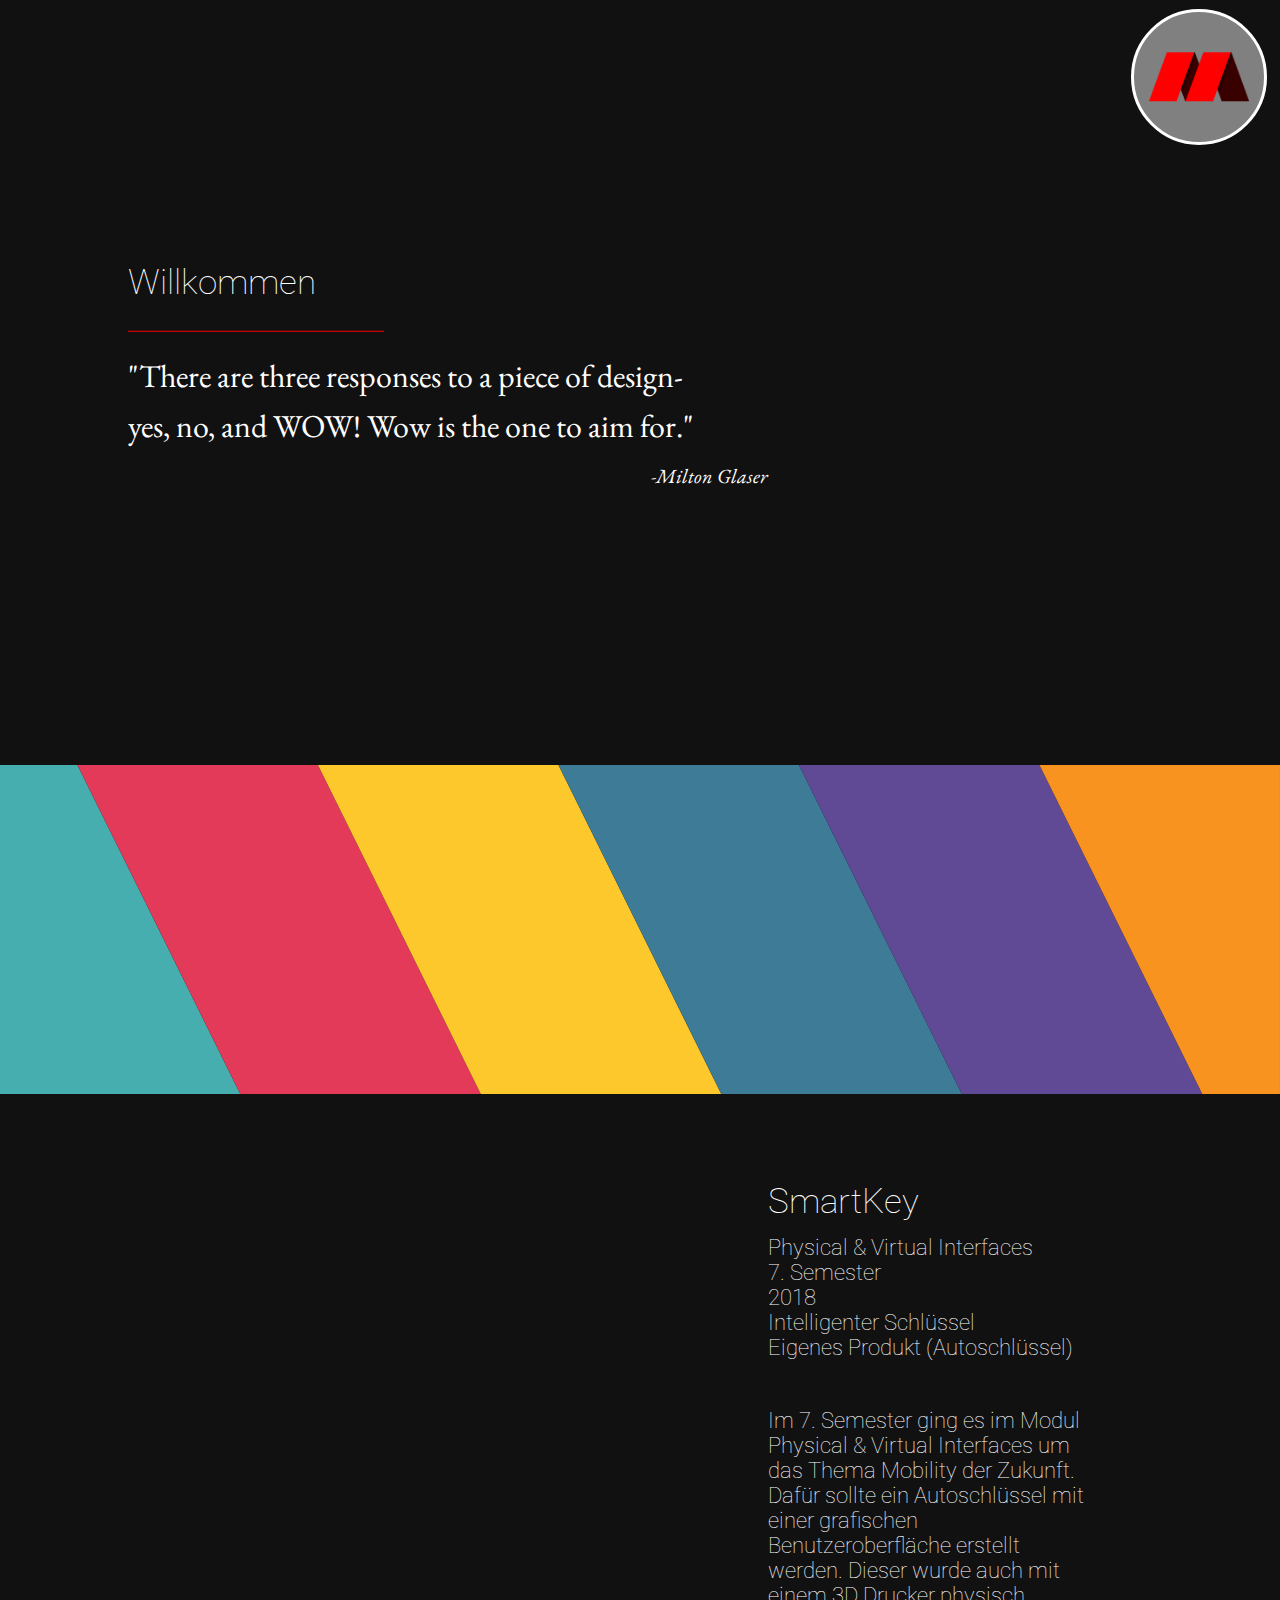
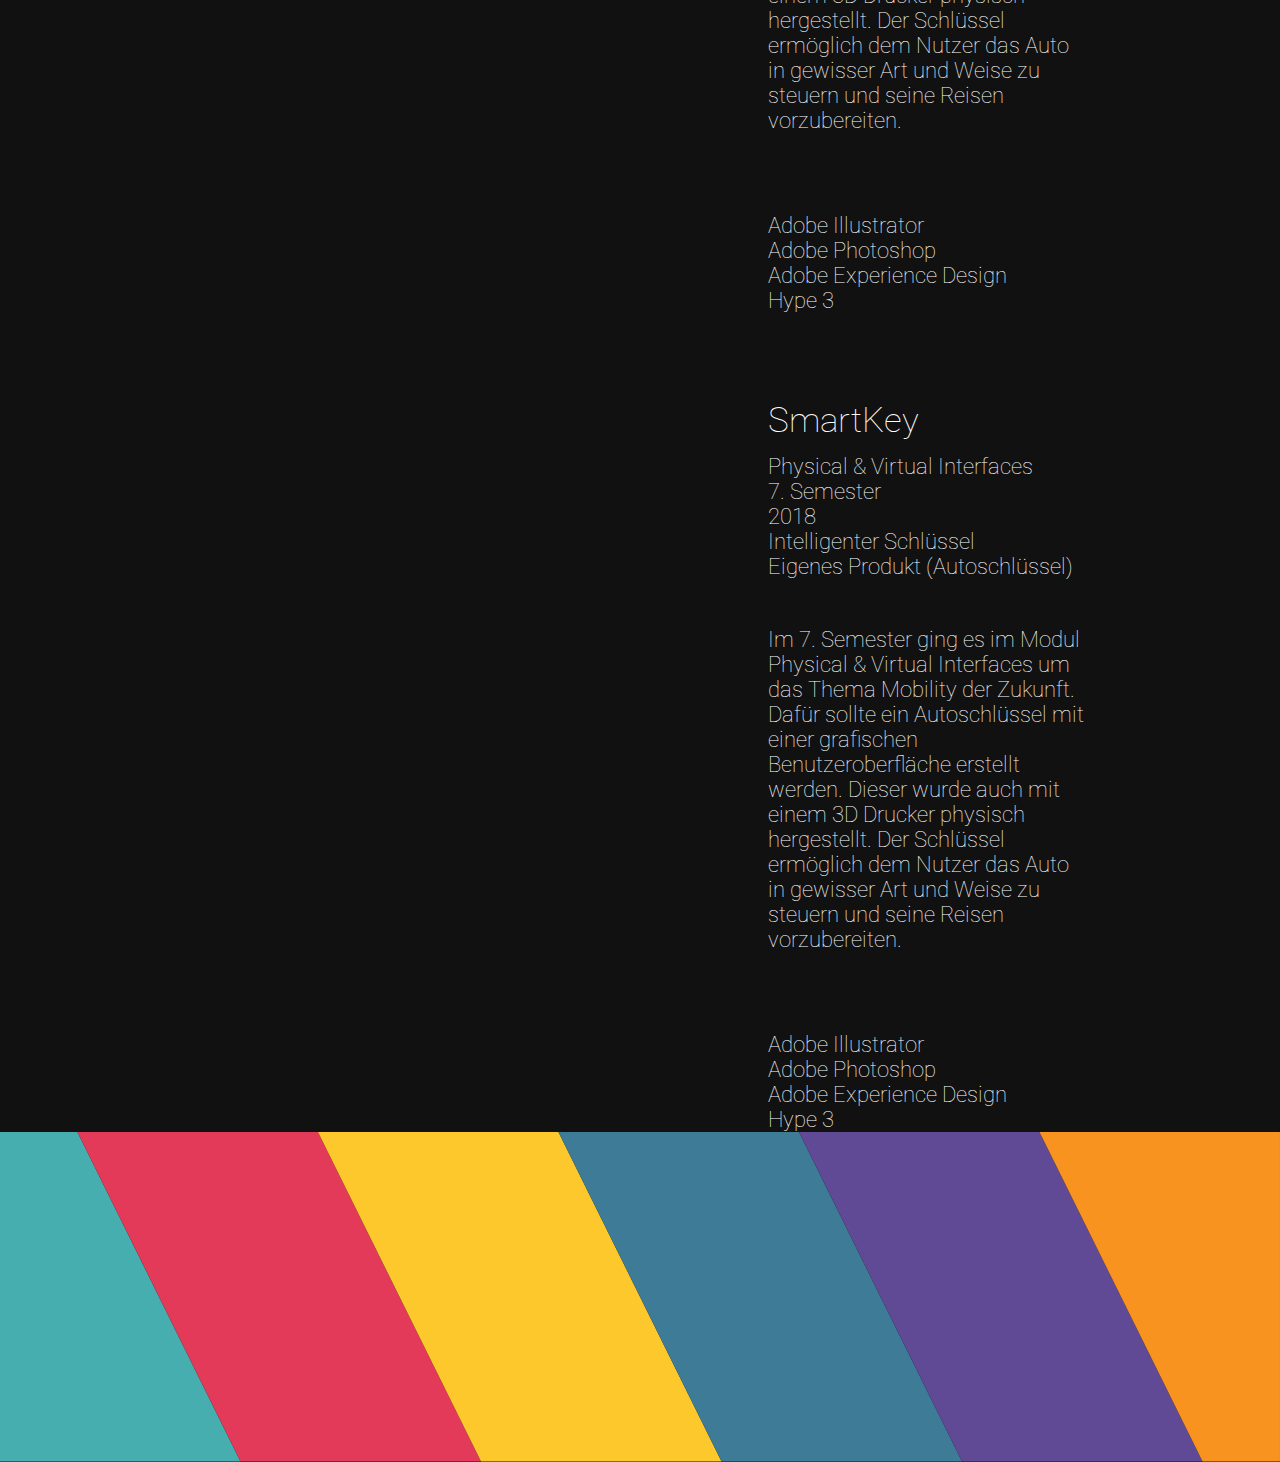
==== Moritzhunke.de/index.html @ 640081d4 "added 2. dummy + footer" ====
<!DOCTYPE html>

<html>

<head>
  <title>Moritz Hunke</title>
  <link rel="shortcut icon" type="image/.png" href="assets/favicon.png">
  <link href="style.css" rel="stylesheet">
  <script src="https://ajax.googleapis.com/ajax/libs/jquery/2.1.3/jquery.min.js"></script>
  <script src="script.js"></script>
  <meta charset="utf-8">
  <link href="https://fonts.googleapis.com/css?family=Roboto:100,300,400,400i" rel="stylesheet">
  <link href="https://fonts.googleapis.com/css?family=EB+Garamond:400,500,700" rel="stylesheet">
</head>

<body>
  <div class="content-wrapper">

    <div class="hero">
      <div class="backgroundLogo">
        <div class="logo">
          <img src="assets/logoPNG.png" alt="">
        </div>
      </div>
      <div class="header">
        <div class="text-wrapper">
          <h1>Willkommen</h1>
          <hr>
          <div class="quote">
            <h2>"There are three responses to a piece of design- <br> yes, no, and WOW! Wow is the one to aim for."<br><p>-Milton Glaser</p></h2>
          </div>
        </div>
      </div>
    </div>
    <div class="grafik-top">
      <svg xmlns="http://www.w3.org/2000/svg" viewBox="0 0 2107 542.34">
        <defs>
          <style>
            .cls-1{fill:#46aeaf;}
            .cls-2{fill:#f8931f;}
            .cls-3{fill:#e33a59;}
            .cls-4{fill:#fdc82c;}
            .cls-5{fill:#3e7b97;}
            .cls-6{fill:#604a95;}
          </style>
        </defs>
        <title>Element 2</title>
        <g id="Ebene_2" data-name="Ebene 2">
          <g id="Ebene_8" data-name="Ebene 8">
            <line class="cls-1" y1="542.34"/>
            <line class="cls-2" x1="2107" x2="2107" y2="542.34"/>
            <polygon class="cls-1" points="0 0 0 542.34 395.91 542.34 127.45 0 0 0"/>
            <polygon class="cls-3" points="127.45 0 395.91 542.34 791.82 542.34 523.36 0 127.45 0"/>
            <polygon class="cls-4" points="523.36 0 791.82 542.34 1187.73 542.34 919.27 0 523.36 0"/>
            <polygon class="cls-5" points="919.27 0 1187.73 542.34 1583.64 542.34 1315.18 0 919.27 0"/>
            <polygon class="cls-6" points="1315.18 0 1583.64 542.34 1979.55 542.34 1711.09 0 1315.18 0"/>
            <polygon class="cls-2" points="1711.09 0 1979.55 542.34 2107 542.34 2107 0 1711.09 0"/>
          </g>
        </g>
      </svg>
    </div>
    <div class="portfolio-wrapper">
      <div class="portfolio-content">
        <div class="content-wrapper-img">
          <img src="assets/AutoschlüsselAufnahme.gif" alt="">
        </div>
      </div>
      <div class="portfolio-text">
        <h1>SmartKey</h1>
        <br>
        <h3>Physical & Virtual Interfaces<br>7. Semester<br>2018<br>Intelligenter Schlüssel<br>Eigenes Produkt (Autoschlüssel)</h3>
        <br>
        <br>
        <br>
        <h3>Im 7. Semester ging es im Modul Physical & Virtual Interfaces um das Thema Mobility der Zukunft. Dafür sollte ein Autoschlüssel mit einer grafischen Benutzeroberfläche erstellt werden. Dieser wurde auch mit einem 3D Drucker physisch hergestellt. Der Schlüssel ermöglich dem Nutzer das Auto in gewisser Art und Weise zu steuern und seine Reisen vorzubereiten.</h3>
        <br>
        <br>
        <br>
        <br>
        <br>
        <h3>Adobe Illustrator<br>Adobe Photoshop<br>Adobe Experience Design<br>Hype 3</h3>
      </div>
    </div>
    <div class="portfolio-wrapper">
      <div class="portfolio-content">
        <div class="content-wrapper-img">
          <img src="assets/AutoschlüsselAufnahme.gif" alt="">
        </div>
      </div>
      <div class="portfolio-text">
        <h1>SmartKey</h1>
        <br>
        <h3>Physical & Virtual Interfaces<br>7. Semester<br>2018<br>Intelligenter Schlüssel<br>Eigenes Produkt (Autoschlüssel)</h3>
        <br>
        <br>
        <br>
        <h3>Im 7. Semester ging es im Modul Physical & Virtual Interfaces um das Thema Mobility der Zukunft. Dafür sollte ein Autoschlüssel mit einer grafischen Benutzeroberfläche erstellt werden. Dieser wurde auch mit einem 3D Drucker physisch hergestellt. Der Schlüssel ermöglich dem Nutzer das Auto in gewisser Art und Weise zu steuern und seine Reisen vorzubereiten.</h3>
        <br>
        <br>
        <br>
        <br>
        <br>
        <h3>Adobe Illustrator<br>Adobe Photoshop<br>Adobe Experience Design<br>Hype 3</h3>
      </div>
    </div>
    <div class="footer">
      <svg xmlns="http://www.w3.org/2000/svg" viewBox="0 0 2107 542.34">
        <defs>
          <style>
            .cls-1{fill:#46aeaf;}
            .cls-2{fill:#f8931f;}
            .cls-3{fill:#e33a59;}
            .cls-4{fill:#fdc82c;}
            .cls-5{fill:#3e7b97;}
            .cls-6{fill:#604a95;}
          </style>
        </defs>
        <title>Element 2</title>
        <g id="Ebene_2" data-name="Ebene 2">
          <g id="Ebene_8" data-name="Ebene 8">
            <line class="cls-1" y1="542.34"/>
            <line class="cls-2" x1="2107" x2="2107" y2="542.34"/>
            <polygon class="cls-1" points="0 0 0 542.34 395.91 542.34 127.45 0 0 0"/>
            <polygon class="cls-3" points="127.45 0 395.91 542.34 791.82 542.34 523.36 0 127.45 0"/>
            <polygon class="cls-4" points="523.36 0 791.82 542.34 1187.73 542.34 919.27 0 523.36 0"/>
            <polygon class="cls-5" points="919.27 0 1187.73 542.34 1583.64 542.34 1315.18 0 919.27 0"/>
            <polygon class="cls-6" points="1315.18 0 1583.64 542.34 1979.55 542.34 1711.09 0 1315.18 0"/>
            <polygon class="cls-2" points="1711.09 0 1979.55 542.34 2107 542.34 2107 0 1711.09 0"/>
          </g>
        </g>
      </svg>
    </div>
  </div>

</body>


</html>
---- Moritzhunke.de/style.css ----
html, body, div, span, applet, object, iframe,
h1, h2, h3, h4, h5, h6, p, blockquote, pre,
a, abbr, acronym, address, big, cite, code,
del, dfn, em, img, ins, kbd, q, s, samp,
small, strike, strong, sub, sup, tt, var,
b, u, i, center,
dl, dt, dd, ol, ul, li,
fieldset, form, label, legend,
table, caption, tbody, tfoot, thead, tr, th, td,
article, aside, canvas, details, embed,
figure, figcaption, footer, header, hgroup,
menu, nav, output, ruby, section, summary,
time, mark, audio, video {
	margin: 0;
	padding: 0;
	border: 0;
	font-size: 100%;
	font: inherit;
	vertical-align: baseline;
}
/* HTML5 display-role reset for older browsers */
article, aside, details, figcaption, figure,
footer, header, hgroup, menu, nav, section {
	display: block;
}
body {
	line-height: 1;
}
ol, ul {
	list-style: none;
}
blockquote, q {
	quotes: none;
}
blockquote:before, blockquote:after,
q:before, q:after {
	content: '';
	content: none;
}
table {
	border-collapse: collapse;
	border-spacing: 0;
}

/*============================================================
Global
=============================================================*/
html {
	overflow-x: hidden;
}
body {
  background-color: #111111;
}
/*============================================================
Media screen
=============================================================*/

/*============================================================
Header
=============================================================*/

.content-wrapper {

}

.hero {

}

.logo {
  width: 100px;
  height: 100px;
	z-index: 1000;
	position: absolute;
  top: 50%;
  left: 50%;
  margin-right: -50%;
  transform: translate(-50%, -50%)
}
.logo img {
	width: 100px;
	position: absolute;
	top: 50%;
	left: 50%;
	margin-right: -50%;
	transform: translate(-50%, -50%)
}
.backgroundLogo {
	position: relative;
	width: 130px;
	height: 130px;
	background-color: grey;
	border: 3px solid white;
	border-radius: 100%;
	margin:1vh 1vw 0 0;
	float: right;

}

.header {
  width: 100vw;
  height: 85vh;
  background-color: #111111;
}

.text-wrapper {
	width: 50vw;
  padding: 0 0 0 10vw;
  position: relative;
  top: 50%;
  -webkit-transform: translateY(-50%);
  -ms-transform: translateY(-50%);
  transform: translateY(-50%);
}

.quote {
  padding: 2vh 0 0 0;
}

hr {
  display: block;
  height: 1px;
  width: 20vw;
  border: 0;
  border-top: 1px solid red;
  margin: 3.5vh 0 0 0;
}

h1 {
  font-family: 'Roboto', sans-serif;
  color: white;
  font-weight: 100;
  font-size: 35px;
}

h2 {
  font-family: 'EB Garamond', serif;
  color: white;
  font-size: 32px;
	line-height: 50px;
}


h2 p {
  font-family: 'EB Garamond', serif;
  color: white;
  font-size: 20px;
  font-style: italic;
  text-align: right;
}

h3 {
	font-family: 'Roboto', sans-serif;
	color: white;
	font-weight: 100;
	font-size: 22px;
	line-height: 25px
}

svg {
	vertical-align: top;
}

/*============================================================
Kacheln
=============================================================*/

.grafik-top {

}

/*============================================================
Portfolio
=============================================================*/

.portfolio-wrapper {
	width: 100vw;
	overflow: hidden;
}

.portfolio-content {
	margin: 15vh 0 0 15vw;
	width: 40vw;
	float: left;
}

.content-wrapper-img {
	margin: 0 auto;
	width: 80%;
}

.content-wrapper-img img {
	width: 100%
}

.portfolio-text {
	width: 25vw;
	margin: 10vh 0 0 0;
	padding-left: 5vw;
	overflow: hidden;
}


































































































blbablba
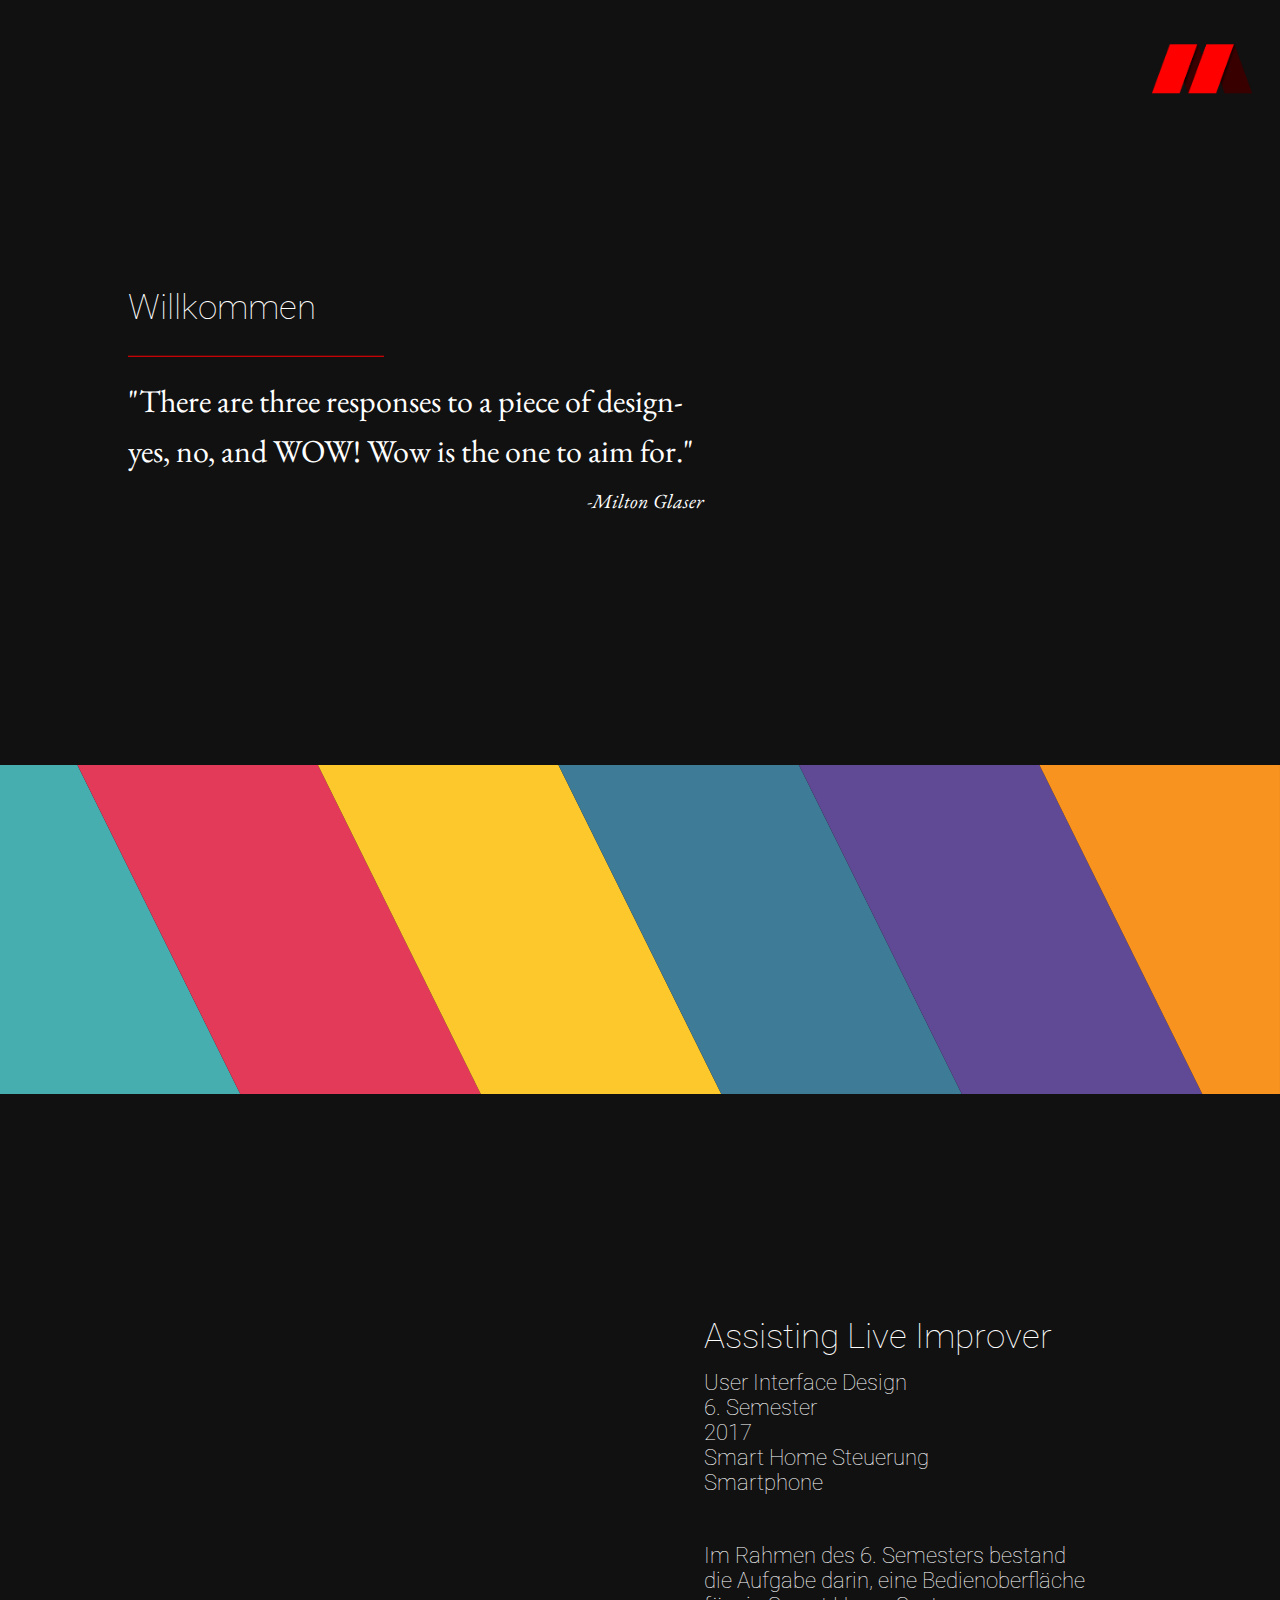
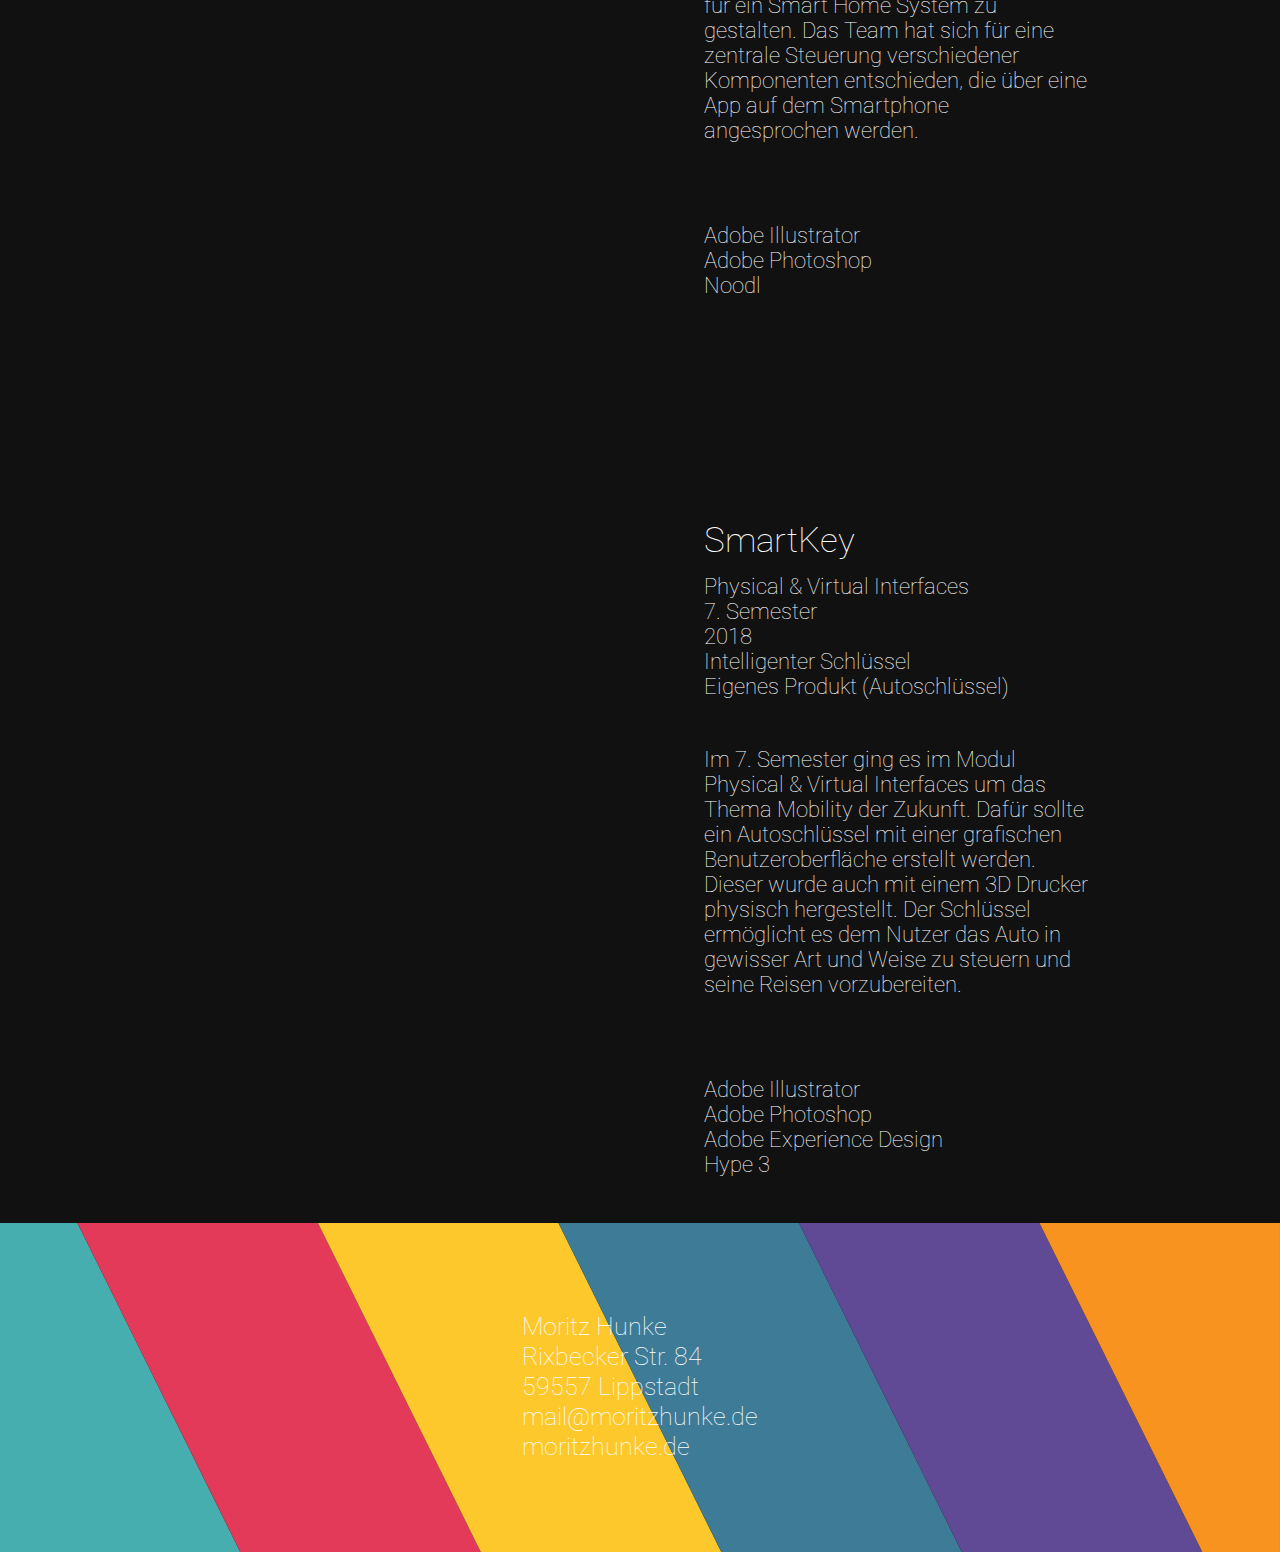
==== commit 47cf7a9f: "added some content and styled a bit" ====
--- a/Moritzhunke.de/index.html
+++ b/Moritzhunke.de/index.html
@@ -15,7 +15,6 @@
 
 <body>
   <div class="content-wrapper">
-
     <div class="hero">
       <div class="backgroundLogo">
         <div class="logo">
@@ -27,7 +26,7 @@
           <h1>Willkommen</h1>
           <hr>
           <div class="quote">
-            <h2>"There are three responses to a piece of design- <br> yes, no, and WOW! Wow is the one to aim for."<br><p>-Milton Glaser</p></h2>
+            <h2>"There are three responses to a piece of design- yes, no, and WOW! Wow is the one to aim for."<br><p>-Milton Glaser</p></h2>
           </div>
         </div>
       </div>
@@ -62,23 +61,23 @@
     <div class="portfolio-wrapper">
       <div class="portfolio-content">
         <div class="content-wrapper-img">
-          <img src="assets/AutoschlüsselAufnahme.gif" alt="">
+          <img src="assets/smarthome.gif" alt="">
         </div>
       </div>
       <div class="portfolio-text">
-        <h1>SmartKey</h1>
+        <h1>Assisting Live Improver</h1>
         <br>
-        <h3>Physical & Virtual Interfaces<br>7. Semester<br>2018<br>Intelligenter Schlüssel<br>Eigenes Produkt (Autoschlüssel)</h3>
+        <h3>User Interface Design<br>6. Semester<br>2017<br>Smart Home Steuerung<br>Smartphone</h3>
         <br>
         <br>
         <br>
-        <h3>Im 7. Semester ging es im Modul Physical & Virtual Interfaces um das Thema Mobility der Zukunft. Dafür sollte ein Autoschlüssel mit einer grafischen Benutzeroberfläche erstellt werden. Dieser wurde auch mit einem 3D Drucker physisch hergestellt. Der Schlüssel ermöglich dem Nutzer das Auto in gewisser Art und Weise zu steuern und seine Reisen vorzubereiten.</h3>
+        <h3>Im Rahmen des 6. Semesters bestand die Aufgabe darin, eine Bedienoberfläche für ein Smart Home System zu gestalten. Das Team hat sich für eine zentrale Steuerung verschiedener Komponenten entschieden, die über eine App auf dem Smartphone angesprochen werden.</h3>
         <br>
         <br>
         <br>
         <br>
         <br>
-        <h3>Adobe Illustrator<br>Adobe Photoshop<br>Adobe Experience Design<br>Hype 3</h3>
+        <h3>Adobe Illustrator<br>Adobe Photoshop<br>Noodl</h3>
       </div>
     </div>
     <div class="portfolio-wrapper">
@@ -94,7 +93,7 @@
         <br>
         <br>
         <br>
-        <h3>Im 7. Semester ging es im Modul Physical & Virtual Interfaces um das Thema Mobility der Zukunft. Dafür sollte ein Autoschlüssel mit einer grafischen Benutzeroberfläche erstellt werden. Dieser wurde auch mit einem 3D Drucker physisch hergestellt. Der Schlüssel ermöglich dem Nutzer das Auto in gewisser Art und Weise zu steuern und seine Reisen vorzubereiten.</h3>
+        <h3>Im 7. Semester ging es im Modul Physical & Virtual Interfaces um das Thema Mobility der Zukunft. Dafür sollte ein Autoschlüssel mit einer grafischen Benutzeroberfläche erstellt werden. Dieser wurde auch mit einem 3D Drucker physisch hergestellt. Der Schlüssel ermöglicht es dem Nutzer das Auto in gewisser Art und Weise zu steuern und seine Reisen vorzubereiten.</h3>
         <br>
         <br>
         <br>
@@ -129,6 +128,9 @@
           </g>
         </g>
       </svg>
+      <div class="contact">
+        <h4>Moritz Hunke <br> Rixbecker Str. 84 <br> 59557 Lippstadt <br> mail@moritzhunke.de <br> moritzhunke.de</h4>
+      </div>
     </div>
   </div>
 
--- a/Moritzhunke.de/style.css
+++ b/Moritzhunke.de/style.css
@@ -1,57 +1,50 @@
-
-html, body, div, span, applet, object, iframe,
-h1, h2, h3, h4, h5, h6, p, blockquote, pre,
-a, abbr, acronym, address, big, cite, code,
-del, dfn, em, img, ins, kbd, q, s, samp,
-small, strike, strong, sub, sup, tt, var,
-b, u, i, center,
-dl, dt, dd, ol, ul, li,
-fieldset, form, label, legend,
-table, caption, tbody, tfoot, thead, tr, th, td,
-article, aside, canvas, details, embed,
-figure, figcaption, footer, header, hgroup,
-menu, nav, output, ruby, section, summary,
-time, mark, audio, video {
-	margin: 0;
-	padding: 0;
-	border: 0;
-	font-size: 100%;
-	font: inherit;
-	vertical-align: baseline;
-}
-/* HTML5 display-role reset for older browsers */
-article, aside, details, figcaption, figure,
-footer, header, hgroup, menu, nav, section {
-	display: block;
-}
+html, body, div, span, applet, object, iframe, h1, h2, h3, h4, h5, h6, p, blockquote, pre, a, abbr, acronym, address, big, cite, code, del, dfn, em, img, ins, kbd, q, s, samp, small, strike, strong, sub, sup, tt, var, b, u, i, center, dl, dt, dd, ol, ul, li, fieldset, form, label, legend, table, caption, tbody, tfoot, thead, tr, th, td, article, aside, canvas, details, embed, figure, figcaption, footer, header, hgroup, menu, nav, output, ruby, section, summary, time, mark, audio, video {
+  margin: 0;
+  padding: 0;
+  border: 0;
+  font-size: 100%;
+  font: inherit;
+  vertical-align: baseline;
+}
+
+article, aside, details, figcaption, figure, footer, header, hgroup, menu, nav, section {
+  display: block;
+}
+
 body {
-	line-height: 1;
-}
+  line-height: 1;
+}
+
 ol, ul {
-	list-style: none;
-}
+  list-style: none;
+}
+
 blockquote, q {
-	quotes: none;
-}
-blockquote:before, blockquote:after,
-q:before, q:after {
-	content: '';
-	content: none;
-}
+  quotes: none;
+}
+
+blockquote:before, blockquote:after, q:before, q:after {
+  content: '';
+  content: none;
+}
+
 table {
-	border-collapse: collapse;
-	border-spacing: 0;
+  border-collapse: collapse;
+  border-spacing: 0;
 }
 
 /*============================================================
 Global
 =============================================================*/
+
 html {
-	overflow-x: hidden;
-}
+  overflow-x: hidden;
+}
+
 body {
   background-color: #111111;
 }
+
 /*============================================================
 Media screen
 =============================================================*/
@@ -60,43 +53,56 @@
 Header
 =============================================================*/
 
-.content-wrapper {
-
-}
-
-.hero {
-
-}
+.content-wrapper {}
+
+.hero {}
 
 .logo {
   width: 100px;
   height: 100px;
-	z-index: 1000;
-	position: absolute;
+  z-index: 1000;
+  position: absolute;
   top: 50%;
   left: 50%;
   margin-right: -50%;
   transform: translate(-50%, -50%)
 }
+
 .logo img {
-	width: 100px;
-	position: absolute;
-	top: 50%;
-	left: 50%;
-	margin-right: -50%;
-	transform: translate(-50%, -50%)
-}
+  width: 100px;
+  position: absolute;
+  top: 45%;
+  left: 50%;
+  margin-right: -50%;
+  transform: translate(-50%, -50%)
+}
+
 .backgroundLogo {
-	position: relative;
-	width: 130px;
-	height: 130px;
-	background-color: grey;
-	border: 3px solid white;
-	border-radius: 100%;
-	margin:1vh 1vw 0 0;
-	float: right;
-
-}
+  position: relative;
+  width: 130px;
+  height: 130px;
+  margin: 1vh 1vw 0 0;
+  float: right;
+	background: none;
+}
+/* Css aniamtion work in progress
+@keyframes fadeIn {
+	frome {background: none;}
+	to {background: -moz-radial-gradient(center, ellipse cover, rgba(94, 94, 94, 1) 0%, rgba(47, 47, 47, 1) 42%, rgba(17, 17, 17, 1) 69%);}
+}
+
+.backgroundLogo:hover {
+  position: relative;
+  width: 130px;
+  height: 130px;
+  margin: 1vh 1vw 0 0;
+  float: right;
+	background: none;
+	animation-name: fadeIn;
+	animation-duration: 2s;
+}
+*/
+
 
 .header {
   width: 100vw;
@@ -105,8 +111,8 @@
 }
 
 .text-wrapper {
-	width: 50vw;
-  padding: 0 0 0 10vw;
+  width: 45vw;
+  margin: 0 0 0 10vw;
   position: relative;
   top: 50%;
   -webkit-transform: translateY(-50%);
@@ -138,164 +144,86 @@
   font-family: 'EB Garamond', serif;
   color: white;
   font-size: 32px;
-	line-height: 50px;
-}
-
+  line-height: 50px;
+}
 
 h2 p {
   font-family: 'EB Garamond', serif;
   color: white;
   font-size: 20px;
   font-style: italic;
-  text-align: right;
+	float: right;
+
 }
 
 h3 {
+  font-family: 'Roboto', sans-serif;
+  color: white;
+  font-weight: 100;
+  font-size: 22px;
+  line-height: 25px
+}
+
+h4 {
 	font-family: 'Roboto', sans-serif;
 	color: white;
 	font-weight: 100;
-	font-size: 22px;
-	line-height: 25px
+	font-size: 25px;
+	line-height: 30px
 }
 
 svg {
-	vertical-align: top;
+  vertical-align: top;
 }
 
 /*============================================================
 Kacheln
 =============================================================*/
 
-.grafik-top {
-
-}
+.grafik-top {}
 
 /*============================================================
 Portfolio
 =============================================================*/
 
 .portfolio-wrapper {
-	width: 100vw;
-	overflow: hidden;
+  width: 100vw;
+  overflow: hidden;
+  margin: 15vh 0 15vh 0;
 }
 
 .portfolio-content {
-	margin: 15vh 0 0 15vw;
-	width: 40vw;
-	float: left;
+  margin: 0 0 0 15vw;
+  width: 40vw;
+  float: left;
 }
 
 .content-wrapper-img {
-	margin: 0 auto;
-	width: 80%;
+  margin: 0 auto;
+  width: 80%;
+  padding: 10vh 0 0 0;
 }
 
 .content-wrapper-img img {
-	width: 100%
+  width: 100%
 }
 
 .portfolio-text {
-	width: 25vw;
-	margin: 10vh 0 0 0;
-	padding-left: 5vw;
-	overflow: hidden;
-}
-
-
-
-
-
-
-
-
-
-
-
-
-
-
-
-
-
-
-
-
-
-
-
-
-
-
-
-
-
-
-
-
-
-
-
-
-
-
-
-
-
-
-
-
-
-
-
-
-
-
-
-
-
-
-
-
-
-
-
-
-
-
-
-
-
-
-
-
-
-
-
-
-
-
-
-
-
-
-
-
-
-
-
-
-
-
-
-
-
-
-
-
-
-
-
-
-
-
-blbablba
+  width: 30vw;
+  padding: 10vh 0 0 0;
+  overflow: hidden;
+}
+
+/*============================================================
+Footer
+=============================================================*/
+.footer {
+	position: relative;
+	display: flex;
+	justify-content: center;
+	align-items: center;
+}
+.footer svg{
+	position: absolute;
+	z-index: -1;
+}
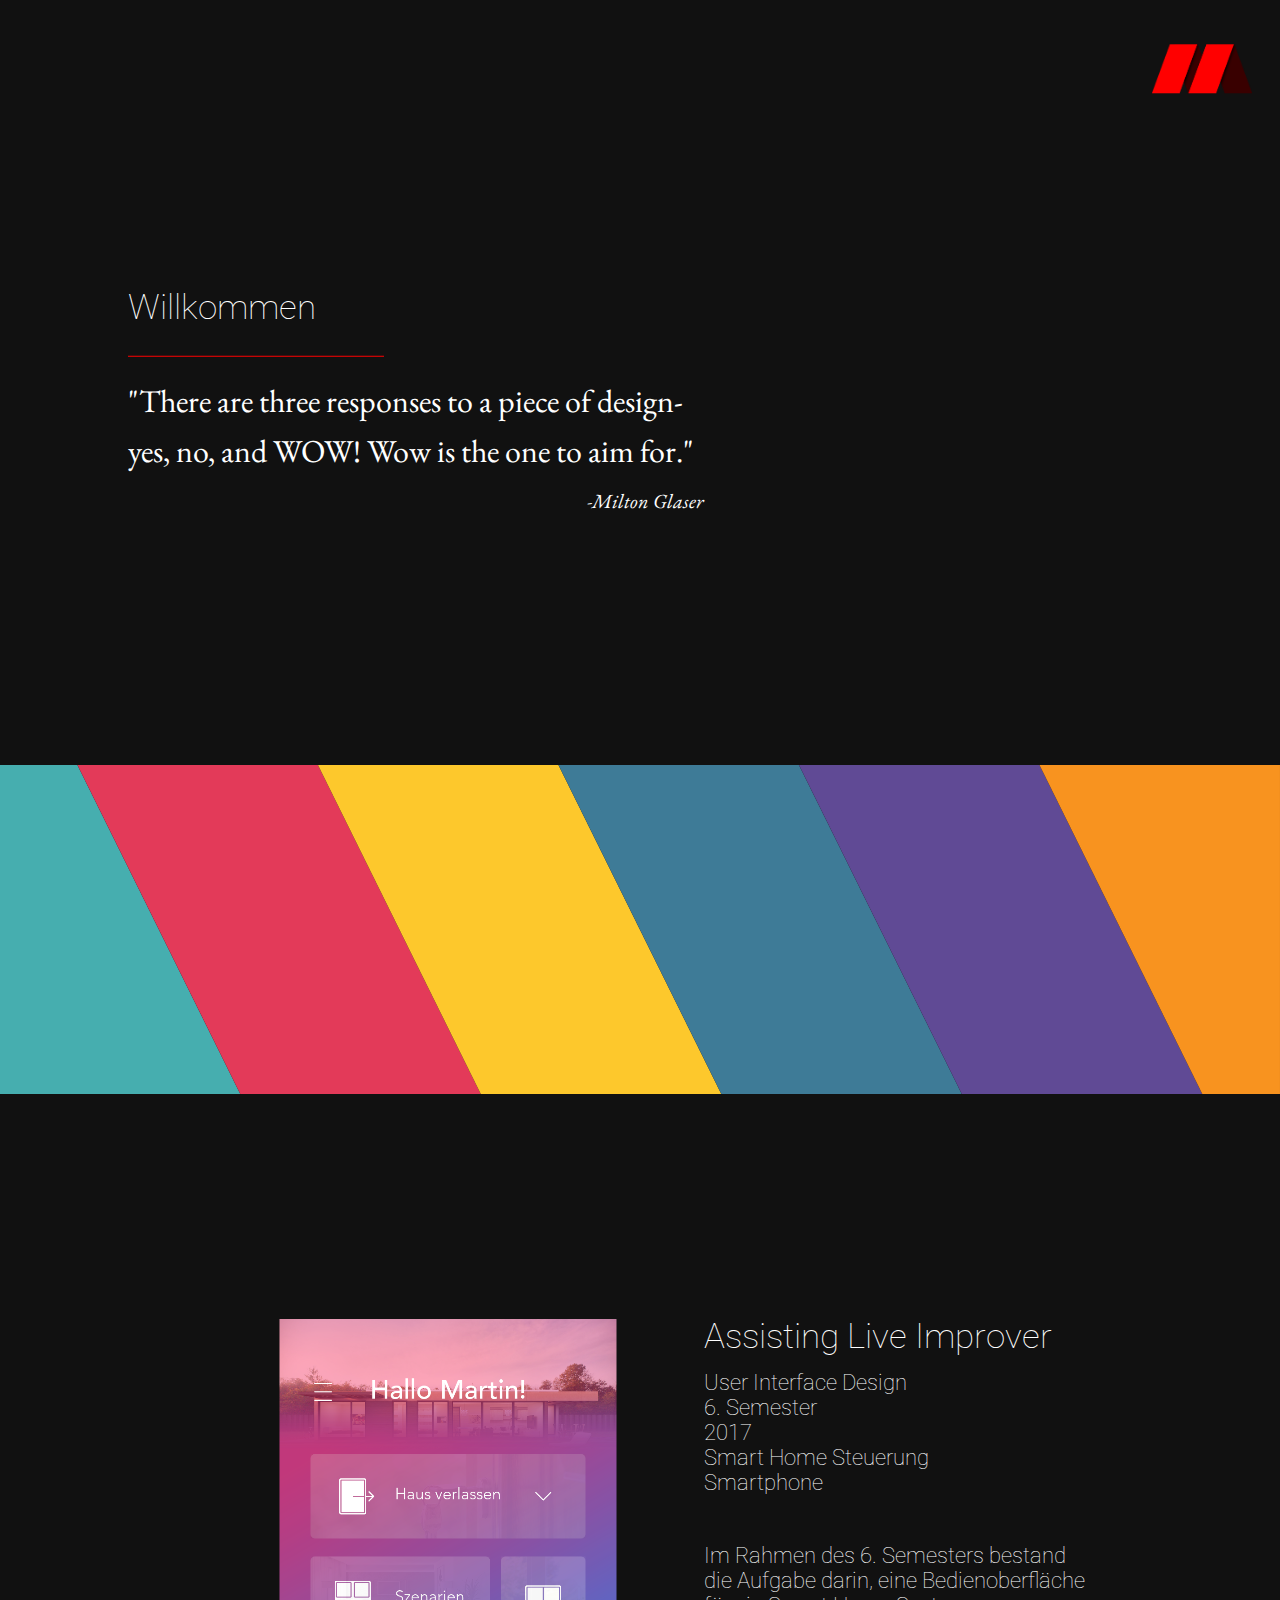
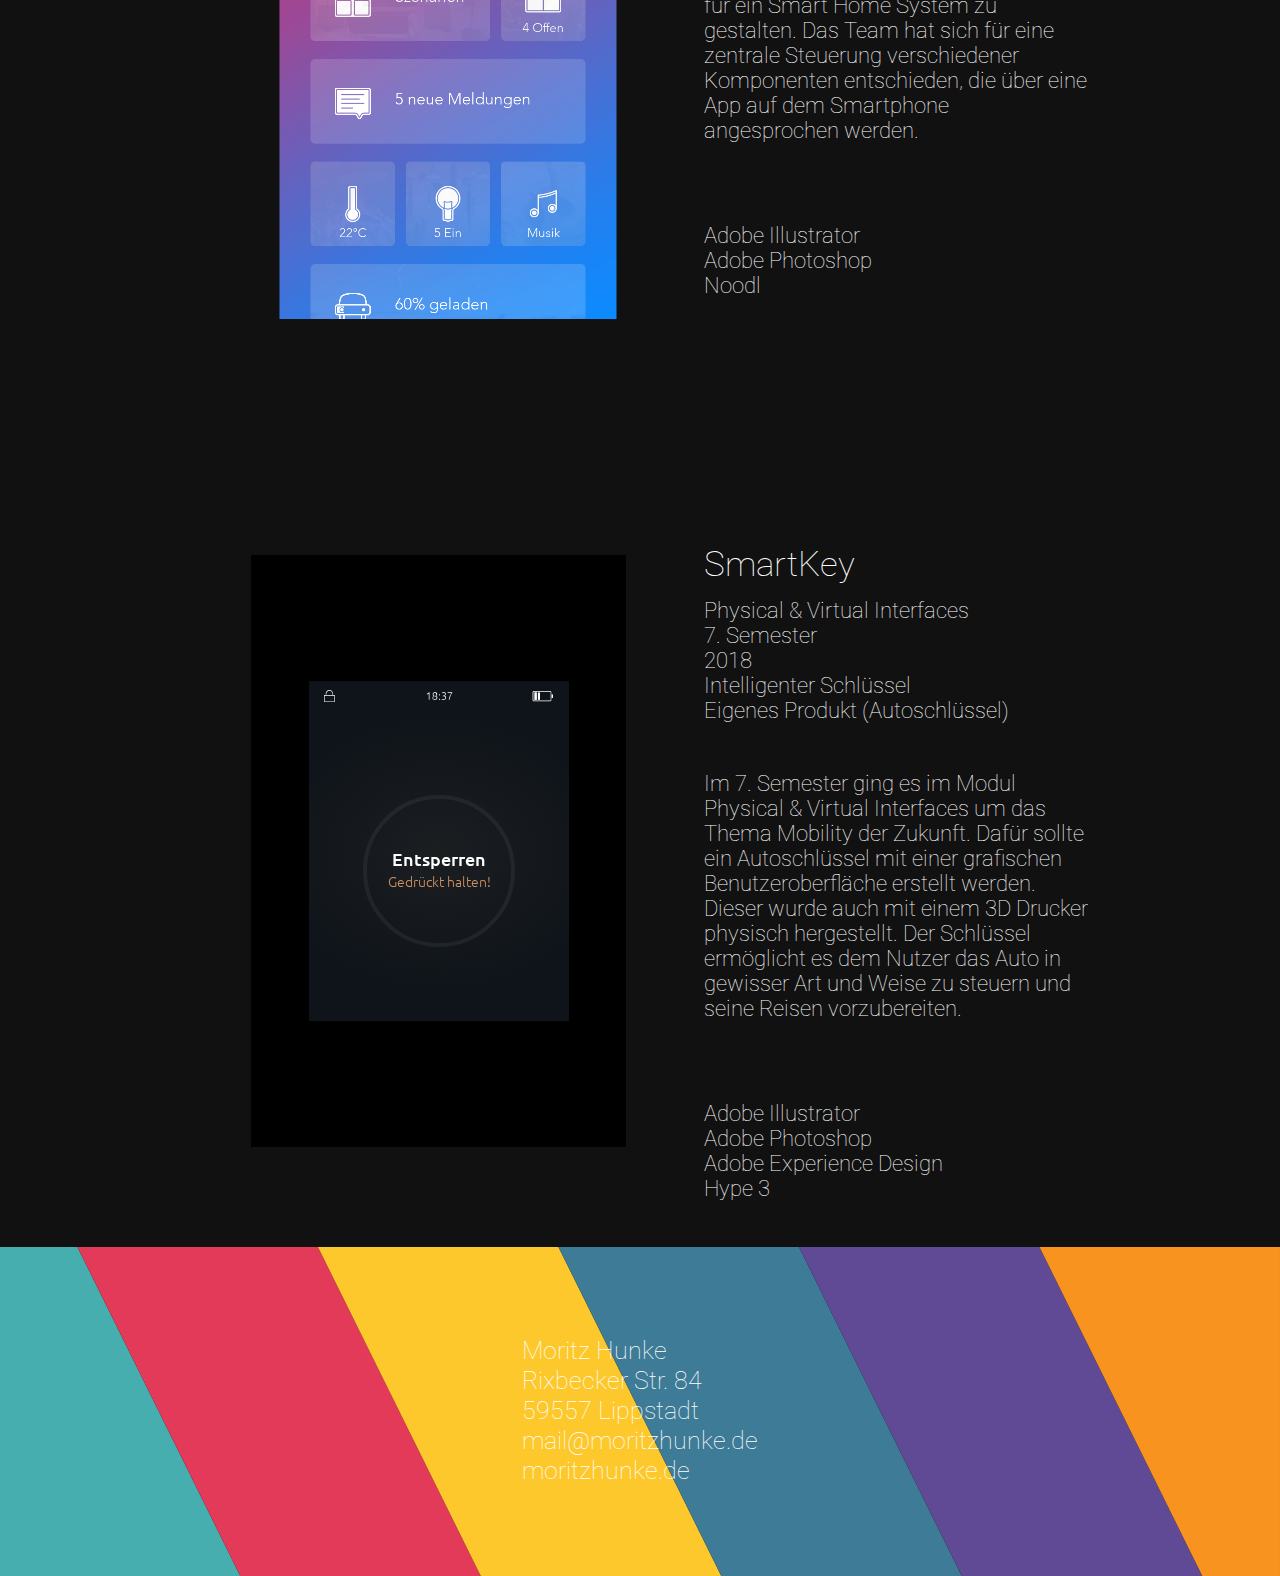
==== commit c5e500cf: "Added iframe" ====
--- a/Moritzhunke.de/index.html
+++ b/Moritzhunke.de/index.html
@@ -61,7 +61,9 @@
     <div class="portfolio-wrapper">
       <div class="portfolio-content">
         <div class="content-wrapper-img">
-          <img src="assets/smarthome.gif" alt="">
+          <iframe src="assets/ali/index.html" frameborder="0">
+            <p>This Browser does not support Iframe</p>
+          </iframe>
         </div>
       </div>
       <div class="portfolio-text">
@@ -83,7 +85,9 @@
     <div class="portfolio-wrapper">
       <div class="portfolio-content">
         <div class="content-wrapper-img">
-          <img src="assets/AutoschlüsselAufnahme.gif" alt="">
+          <iframe src="assets/smartkey/SmartKey.html" frameborder="0">
+            <p>This Browser does not support Iframe</p>
+          </iframe>
         </div>
       </div>
       <div class="portfolio-text">
--- a/Moritzhunke.de/style.css
+++ b/Moritzhunke.de/style.css
@@ -48,7 +48,9 @@
 /*============================================================
 Media screen
 =============================================================*/
-
+iframe {
+  height: 100%;
+}
 /*============================================================
 Header
 =============================================================*/
@@ -204,8 +206,9 @@
   padding: 10vh 0 0 0;
 }
 
-.content-wrapper-img img {
-  width: 100%
+.content-wrapper-img iframe {
+  width: 100%;
+  height: 600px;
 }
 
 .portfolio-text {
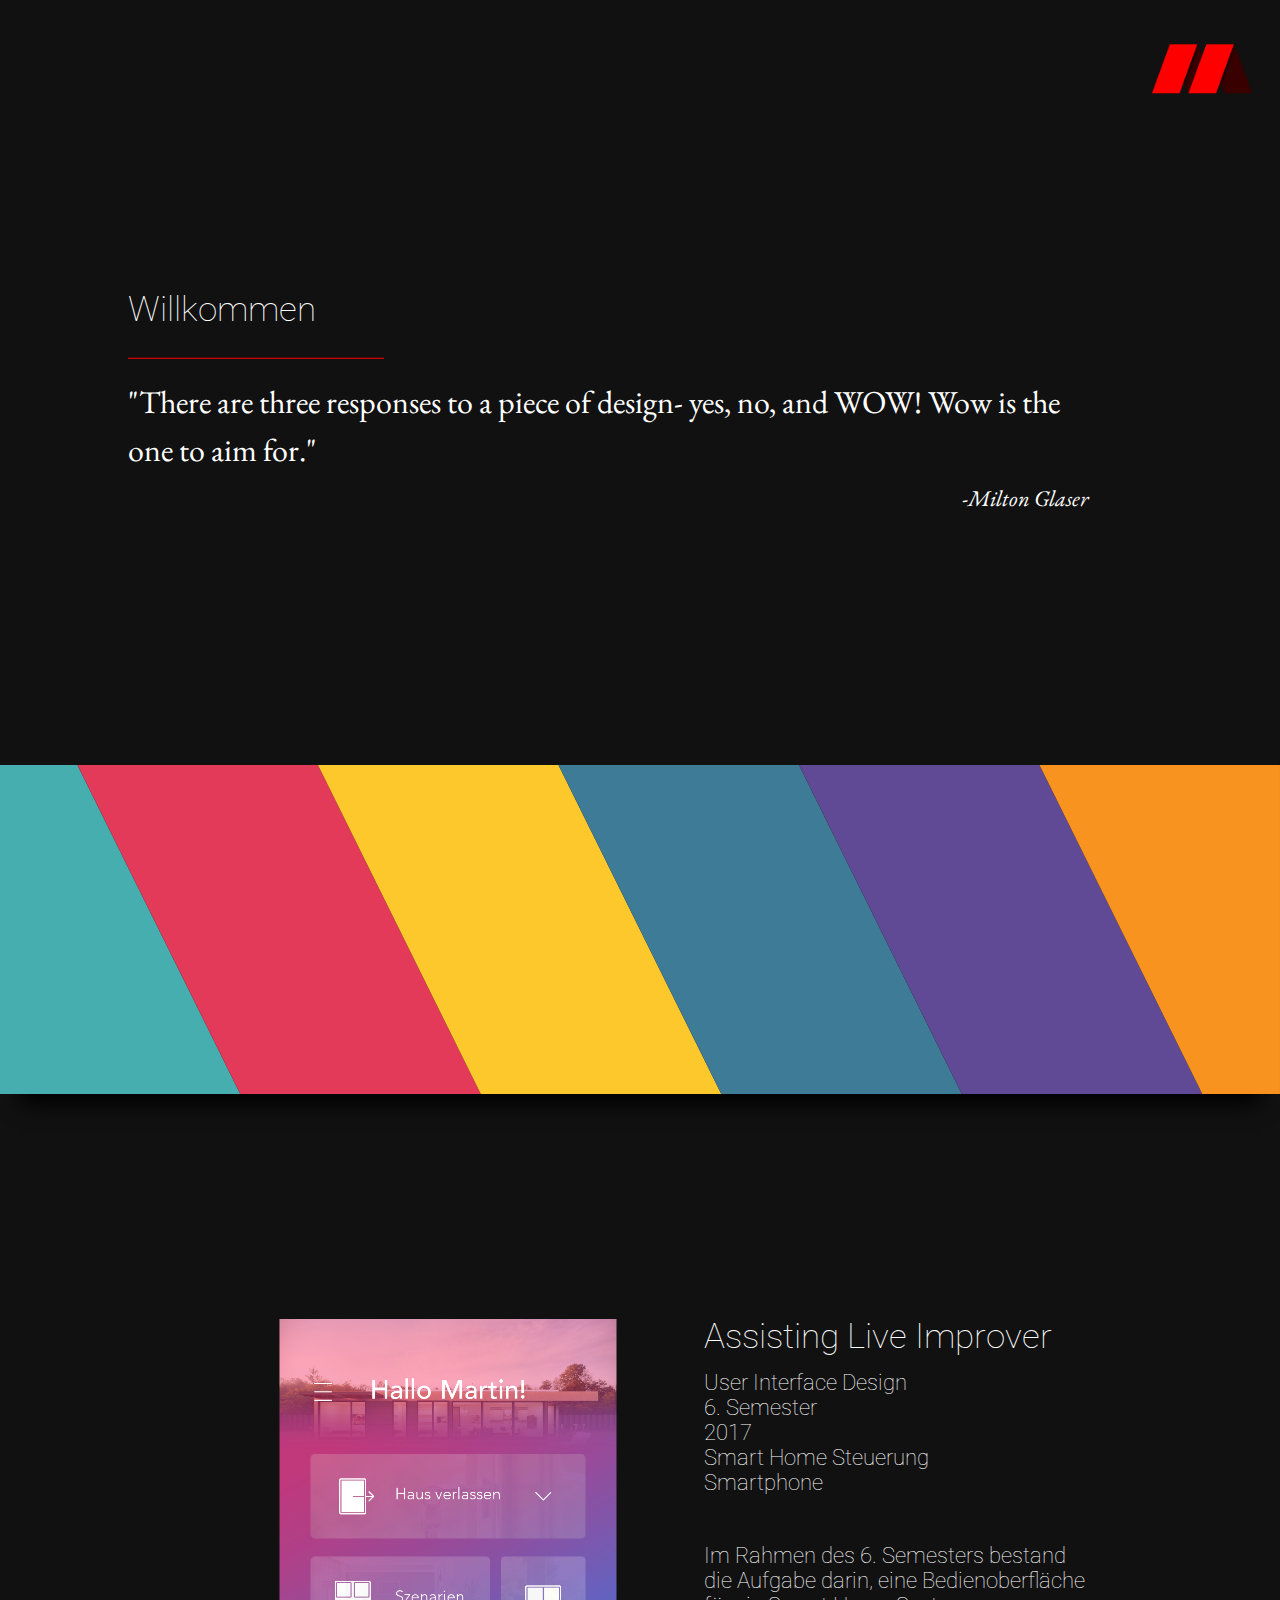
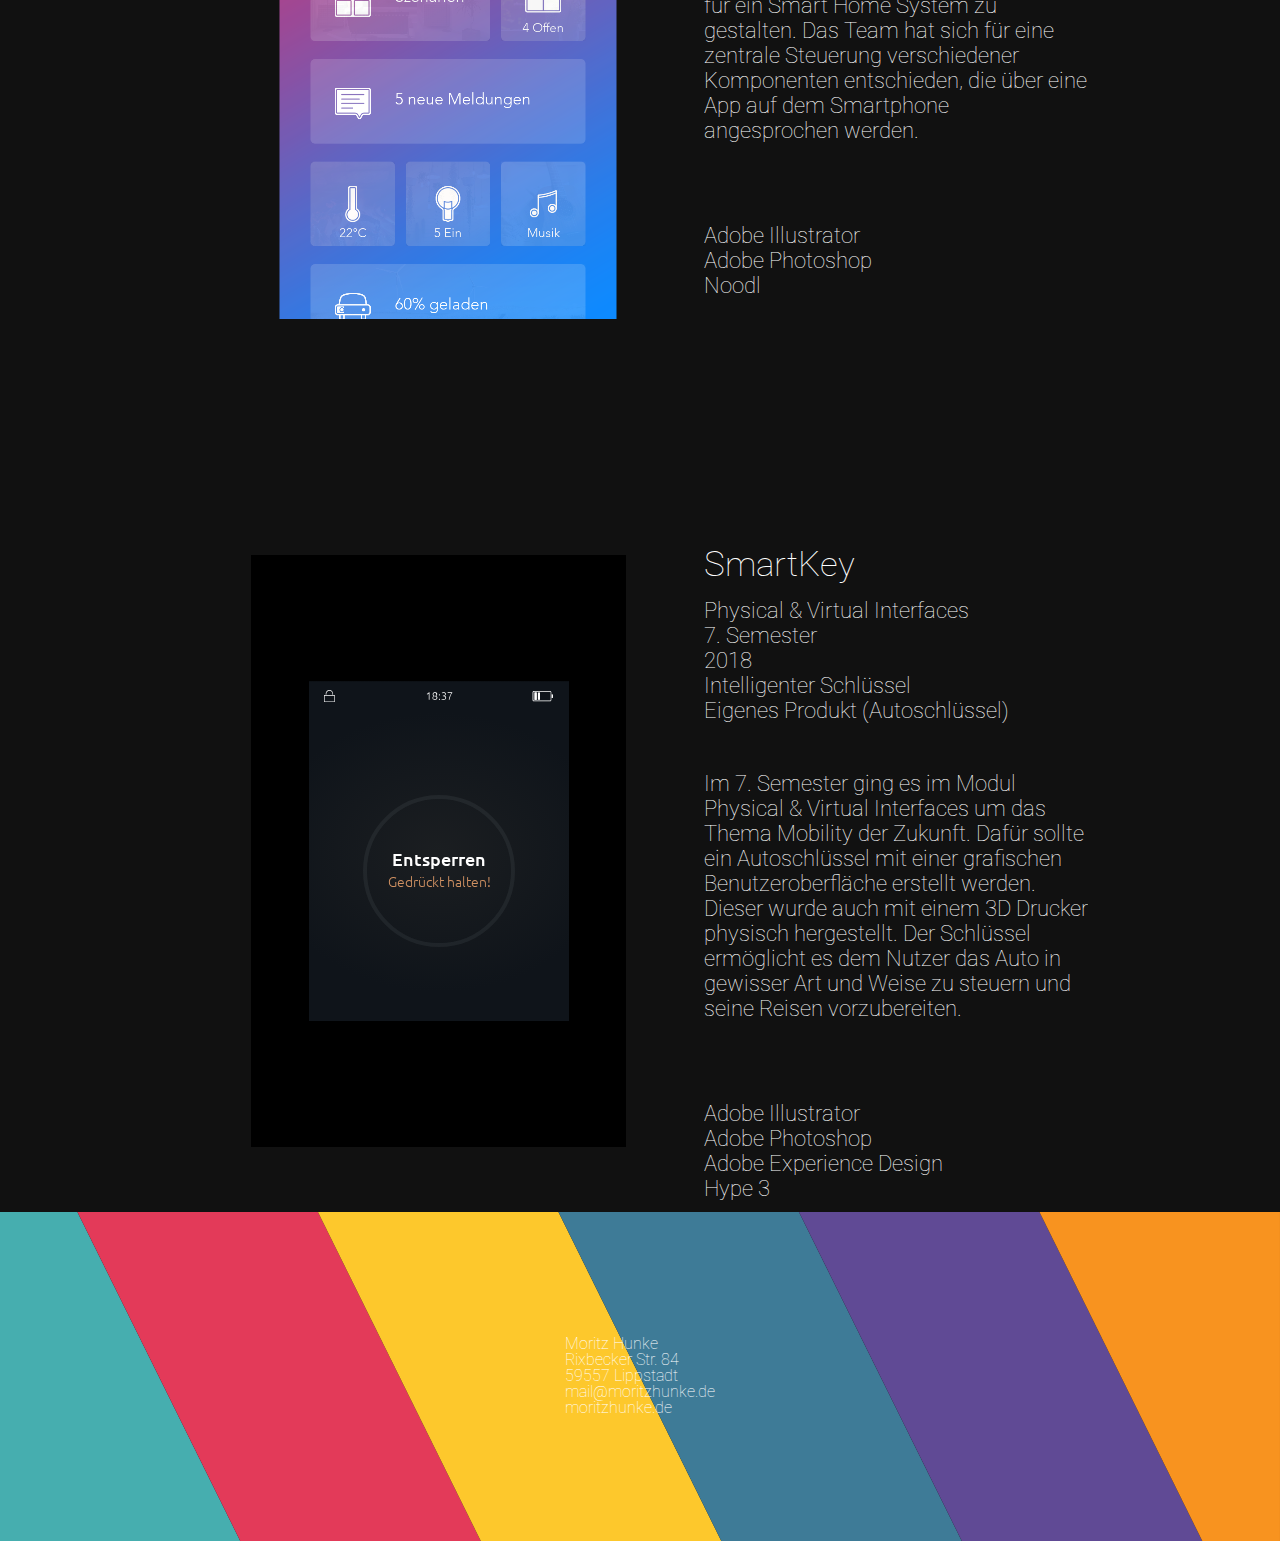
==== commit 89368761: "made it responsive" ====
--- a/Moritzhunke.de/index.html
+++ b/Moritzhunke.de/index.html
@@ -4,6 +4,7 @@
 
 <head>
   <title>Moritz Hunke</title>
+  <meta name="viewport" content="width=device-width, initial-scale=1.0, user-scalable=no">
   <link rel="shortcut icon" type="image/.png" href="assets/favicon.png">
   <link href="style.css" rel="stylesheet">
   <script src="https://ajax.googleapis.com/ajax/libs/jquery/2.1.3/jquery.min.js"></script>
@@ -85,9 +86,11 @@
     <div class="portfolio-wrapper">
       <div class="portfolio-content">
         <div class="content-wrapper-img">
-          <iframe src="assets/smartkey/SmartKey.html" frameborder="0">
-            <p>This Browser does not support Iframe</p>
-          </iframe>
+          <div class="smartkey">
+            <iframe src="assets/smartkey/SmartKey.html" frameborder="0">
+              <p>This Browser does not support Iframe</p>
+            </iframe>
+          </div>
         </div>
       </div>
       <div class="portfolio-text">
--- a/Moritzhunke.de/style.css
+++ b/Moritzhunke.de/style.css
@@ -1,3 +1,10 @@
+/*============================================================
+Imports
+=============================================================*/
+
+/*============================================================
+Css refresh
+=============================================================*/
 html, body, div, span, applet, object, iframe, h1, h2, h3, h4, h5, h6, p, blockquote, pre, a, abbr, acronym, address, big, cite, code, del, dfn, em, img, ins, kbd, q, s, samp, small, strike, strong, sub, sup, tt, var, b, u, i, center, dl, dt, dd, ol, ul, li, fieldset, form, label, legend, table, caption, tbody, tfoot, thead, tr, th, td, article, aside, canvas, details, embed, figure, figcaption, footer, header, hgroup, menu, nav, output, ruby, section, summary, time, mark, audio, video {
   margin: 0;
   padding: 0;
@@ -36,25 +43,19 @@
 /*============================================================
 Global
 =============================================================*/
-
 html {
   overflow-x: hidden;
 }
 
 body {
   background-color: #111111;
-}
-
-/*============================================================
-Media screen
-=============================================================*/
-iframe {
-  height: 100%;
-}
+  font-size: 16px;
+  line-height: 10px;
+}
+
 /*============================================================
 Header
 =============================================================*/
-
 .content-wrapper {}
 
 .hero {}
@@ -85,26 +86,17 @@
   height: 130px;
   margin: 1vh 1vw 0 0;
   float: right;
-	background: none;
-}
-/* Css aniamtion work in progress
-@keyframes fadeIn {
-	frome {background: none;}
-	to {background: -moz-radial-gradient(center, ellipse cover, rgba(94, 94, 94, 1) 0%, rgba(47, 47, 47, 1) 42%, rgba(17, 17, 17, 1) 69%);}
+  background: none;
+  transition: all 2s ease-in;
+  -o-transition: background 2s ease-in;
+  -moz-transition: background 2s ease-in;
+  -webkit-transition: background 2s ease-in;
 }
 
 .backgroundLogo:hover {
-  position: relative;
-  width: 130px;
-  height: 130px;
-  margin: 1vh 1vw 0 0;
-  float: right;
-	background: none;
-	animation-name: fadeIn;
-	animation-duration: 2s;
-}
-*/
-
+  background: rgb(43,43,43);
+  background: radial-gradient(circle, rgba(43,43,43,1) 38%, rgba(17,17,17,0.9556022237996761) 64%);
+}
 
 .header {
   width: 100vw;
@@ -113,7 +105,7 @@
 }
 
 .text-wrapper {
-  width: 45vw;
+  width: auto;
   margin: 0 0 0 10vw;
   position: relative;
   top: 50%;
@@ -129,7 +121,7 @@
 hr {
   display: block;
   height: 1px;
-  width: 20vw;
+  width: 200px;
   border: 0;
   border-top: 1px solid red;
   margin: 3.5vh 0 0 0;
@@ -139,20 +131,20 @@
   font-family: 'Roboto', sans-serif;
   color: white;
   font-weight: 100;
-  font-size: 35px;
+  font-size: 2.1875em;
 }
 
 h2 {
   font-family: 'EB Garamond', serif;
   color: white;
-  font-size: 32px;
-  line-height: 50px;
+  font-size: 2em;
+  line-height: 3rem;
 }
 
 h2 p {
   font-family: 'EB Garamond', serif;
   color: white;
-  font-size: 20px;
+  font-size: 0.7em;
   font-style: italic;
 	float: right;
 
@@ -162,20 +154,21 @@
   font-family: 'Roboto', sans-serif;
   color: white;
   font-weight: 100;
-  font-size: 22px;
-  line-height: 25px
+  font-size: 1.375em;
+  line-height: 1.5625rem;
 }
 
 h4 {
 	font-family: 'Roboto', sans-serif;
 	color: white;
 	font-weight: 100;
-	font-size: 25px;
-	line-height: 30px
+	font-size: 1.5625;
+	line-height: 1rem;
 }
 
 svg {
   vertical-align: top;
+  box-shadow: 0 30px 20px -20px black;
 }
 
 /*============================================================
@@ -230,3 +223,202 @@
 	position: absolute;
 	z-index: -1;
 }
+/*============================================================
+Media Screens
+=============================================================*/
+
+@media (min-width:1025px) {
+/* big landscape tablets, laptops, and desktops */
+  body{
+    font-size: 16px;
+    line-height: 1;
+  }
+  hr {
+    width: 20vw;
+  }
+  .text-wrapper {
+    width: 75vw;
+  }
+}
+
+@media (max-width:1025px) {
+/*tablet, landscape iPad, lo-res laptops ands desktops */
+  body{
+    font-size: 14px;
+    line-height: 1;
+  }
+  hr {
+    width: 25vw;
+  }
+  .text-wrapper {
+    width: 75vw;
+  }
+}
+
+@media (max-width:961px) {
+/* portrait tablets, portrait iPad, landscape e-readers, landscape 800x480 or 854x480 phones */
+  body{
+    font-size: 12px;
+    line-height: 12px;
+  }
+
+  .text-wrapper {
+    width: 70vw;
+  }
+
+
+  .portfolio-wrapper {
+    width: 100vw;
+    overflow: hidden;
+  }
+
+  .portfolio-content {
+    width: 100%;
+    margin: 0 0 0 0;
+  }
+
+  .content-wrapper-img {
+    width: 100%;
+    display: flex;
+    justify-content: center;
+    align-items: center;
+  }
+
+  .smartkey {
+    width: 400px;
+  }
+
+  .content-wrapper-img iframe {
+    width: 100%;
+    height: 600px;
+  }
+
+  .portfolio-text {
+    width: 100%;
+    overflow: hidden;
+    text-align: center;
+    padding: 10vh 0 0 0;
+  }
+
+  .portfolio-text h3 {
+    padding: 0 20vw 0 20vw;
+  }
+}
+
+@media (max-width:640px) {
+/* portrait e-readers (Nook/Kindle), smaller tablets @ 600 or @ 640 wide. */
+  body{
+    font-size: 10px;
+    line-height: 10px;
+  }
+
+  .logo img {
+    width: 75px;
+    position: absolute;
+    top: 45%;
+    left: 50%;
+    margin-right: -50%;
+    transform: translate(-50%, -50%)
+  }
+
+  .text-wrapper {
+    width: 80vw;
+  }
+
+
+  .portfolio-wrapper {
+    width: 100vw;
+    overflow: hidden;
+  }
+
+  .portfolio-content {
+    width: 100%;
+    margin: 0 0 0 0;
+  }
+
+  .content-wrapper-img {
+    width: 100%;
+    display: flex;
+    justify-content: center;
+    align-items: center;
+  }
+
+  .smartkey {
+    width: 400px;
+  }
+
+  .content-wrapper-img iframe {
+    width: 100%;
+    height: 600px;
+  }
+
+  .portfolio-text {
+    width: 100%;
+    overflow: hidden;
+    text-align: center;
+    padding: 10vh 0 0 0;
+  }
+
+  .portfolio-text h3 {
+    padding: 0 20vw 0 20vw;
+  }
+}
+
+@media only screen and (max-width:480px) {
+/* smartphones, iPhone, portrait 480x320 phones */
+  body{
+    font-size: 8px;
+    line-height: 8px;
+  }
+
+  .logo img {
+    width: 50px;
+    position: absolute;
+    top: 45%;
+    left: 50%;
+    margin-right: -50%;
+    transform: translate(-50%, -50%)
+  }
+
+  .text-wrapper {
+    width: 80vw;
+  }
+
+
+  .portfolio-wrapper {
+    width: 100vw;
+    overflow: hidden;
+  }
+
+  .portfolio-content {
+    width: 100%;
+    margin: 0 0 0 0;
+  }
+
+  .content-wrapper-img {
+    width: 100%;
+    display: flex;
+    justify-content: center;
+    align-items: center;
+  }
+
+  .smartkey {
+    width: 400px;
+  }
+
+  .content-wrapper-img iframe {
+    width: 100%;
+    height: 600px;
+  }
+
+  .portfolio-text {
+    width: 100%;
+    overflow: hidden;
+    text-align: center;
+    padding: 10vh 0 0 0;
+  }
+
+  .portfolio-text h3 {
+    padding: 0 20vw 0 20vw;
+  }
+}
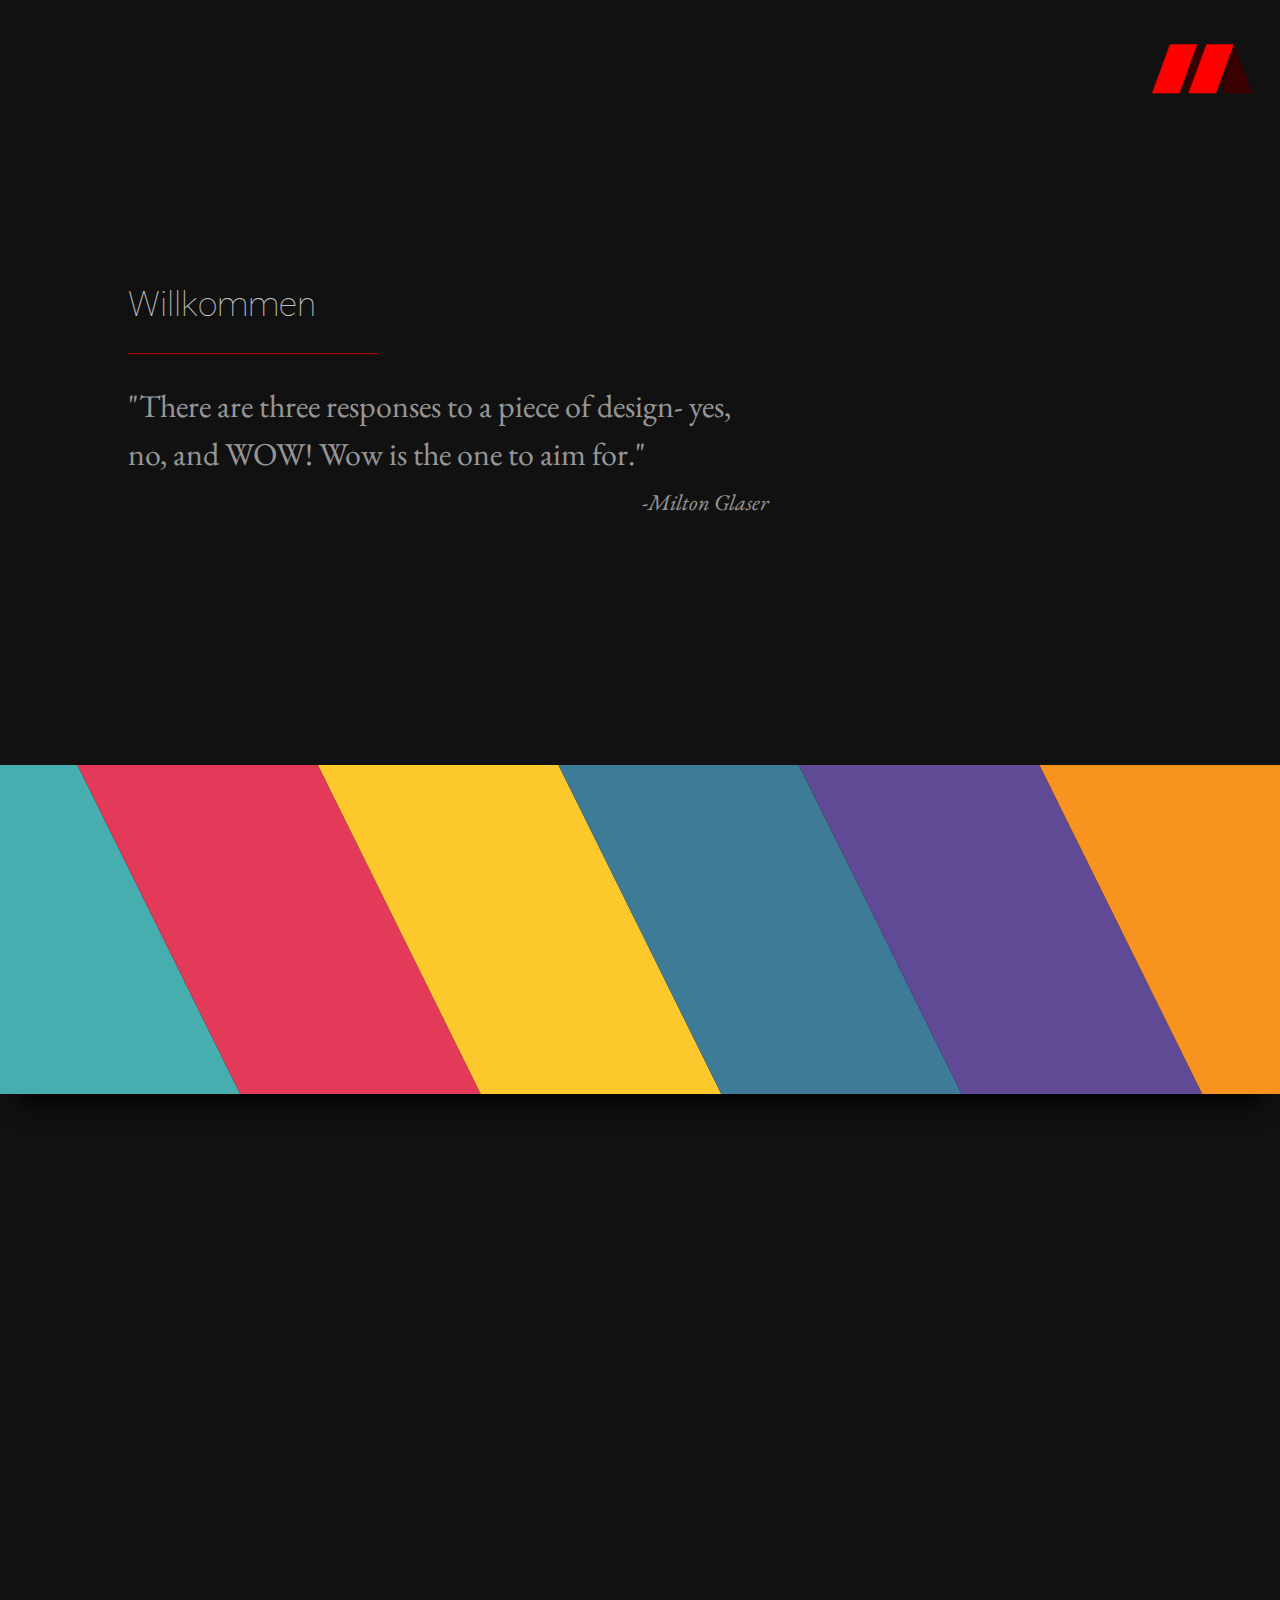
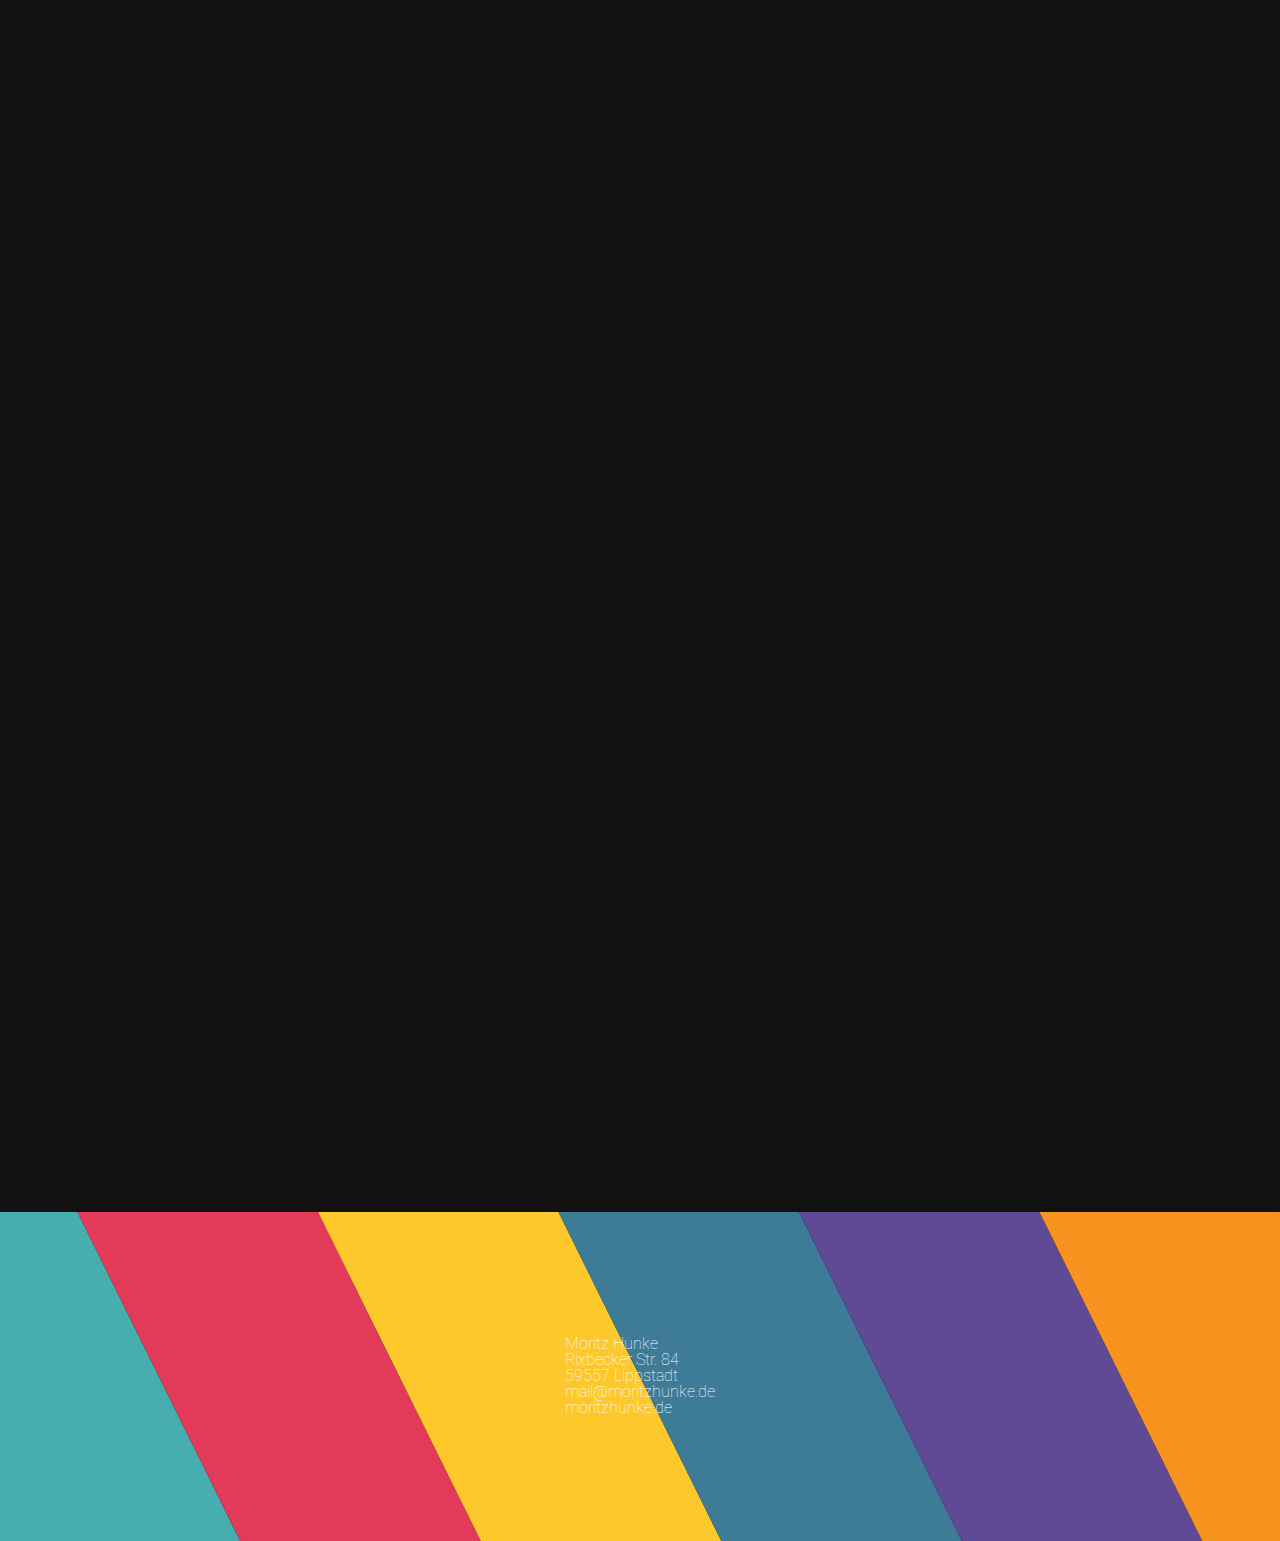
==== commit 6d8ab842: "added dem animationZ" ====
--- a/Moritzhunke.de/index.html
+++ b/Moritzhunke.de/index.html
@@ -23,10 +23,10 @@
         </div>
       </div>
       <div class="header">
-        <div class="text-wrapper">
+        <div class="text-wrapper fadeIn">
           <h1>Willkommen</h1>
           <hr>
-          <div class="quote">
+          <div class="quote fadeIn">
             <h2>"There are three responses to a piece of design- yes, no, and WOW! Wow is the one to aim for."<br><p>-Milton Glaser</p></h2>
           </div>
         </div>
--- a/Moritzhunke.de/style.css
+++ b/Moritzhunke.de/style.css
@@ -56,7 +56,13 @@
 /*============================================================
 Header
 =============================================================*/
-.content-wrapper {}
+.fadeIn{
+  display: none;
+}
+
+.content-wrapper {
+
+}
 
 .hero {}
 
@@ -115,7 +121,7 @@
 }
 
 .quote {
-  padding: 2vh 0 0 0;
+  padding: 3vh 0 0 0;
 }
 
 hr {
@@ -185,6 +191,7 @@
   width: 100vw;
   overflow: hidden;
   margin: 15vh 0 15vh 0;
+  opacity: 0;
 }
 
 .portfolio-content {
@@ -234,10 +241,10 @@
     line-height: 1;
   }
   hr {
-    width: 20vw;
+    width: 250px;
   }
   .text-wrapper {
-    width: 75vw;
+    width: 50vw;
   }
 }
 
@@ -248,10 +255,10 @@
     line-height: 1;
   }
   hr {
-    width: 25vw;
+    width: 225px;
   }
   .text-wrapper {
-    width: 75vw;
+    width: 50vw;
   }
 }
 
@@ -262,6 +269,17 @@
     line-height: 12px;
   }
 
+  hr {
+    width: 200px;
+  }
+
+  h2 {
+    font-family: 'EB Garamond', serif;
+    color: white;
+    font-size: 2em;
+    line-height: 2rem;
+  }
+
   .text-wrapper {
     width: 70vw;
   }
@@ -308,10 +326,12 @@
 @media (max-width:640px) {
 /* portrait e-readers (Nook/Kindle), smaller tablets @ 600 or @ 640 wide. */
   body{
-    font-size: 10px;
+    font-size: 12px;
     line-height: 10px;
   }
-
+  hr {
+    width: 175px;
+  }
   .logo img {
     width: 75px;
     position: absolute;
@@ -364,13 +384,21 @@
   }
 }
 
-@media only screen and (max-width:480px) {
+@media only screen and (max-width:639px) {
 /* smartphones, iPhone, portrait 480x320 phones */
   body{
     font-size: 8px;
-    line-height: 8px;
-  }
-
+  }
+  hr {
+    width: 150px;
+  }
+  h2 {
+    font-family: 'EB Garamond', serif;
+    color: white;
+    font-size: 2em;
+    line-height: 1.5rem;
+    display: inline-block;
+  }
   .logo img {
     width: 50px;
     position: absolute;
@@ -382,6 +410,7 @@
 
   .text-wrapper {
     width: 80vw;
+    margin: 0 0 0 5vw;
   }
 
 
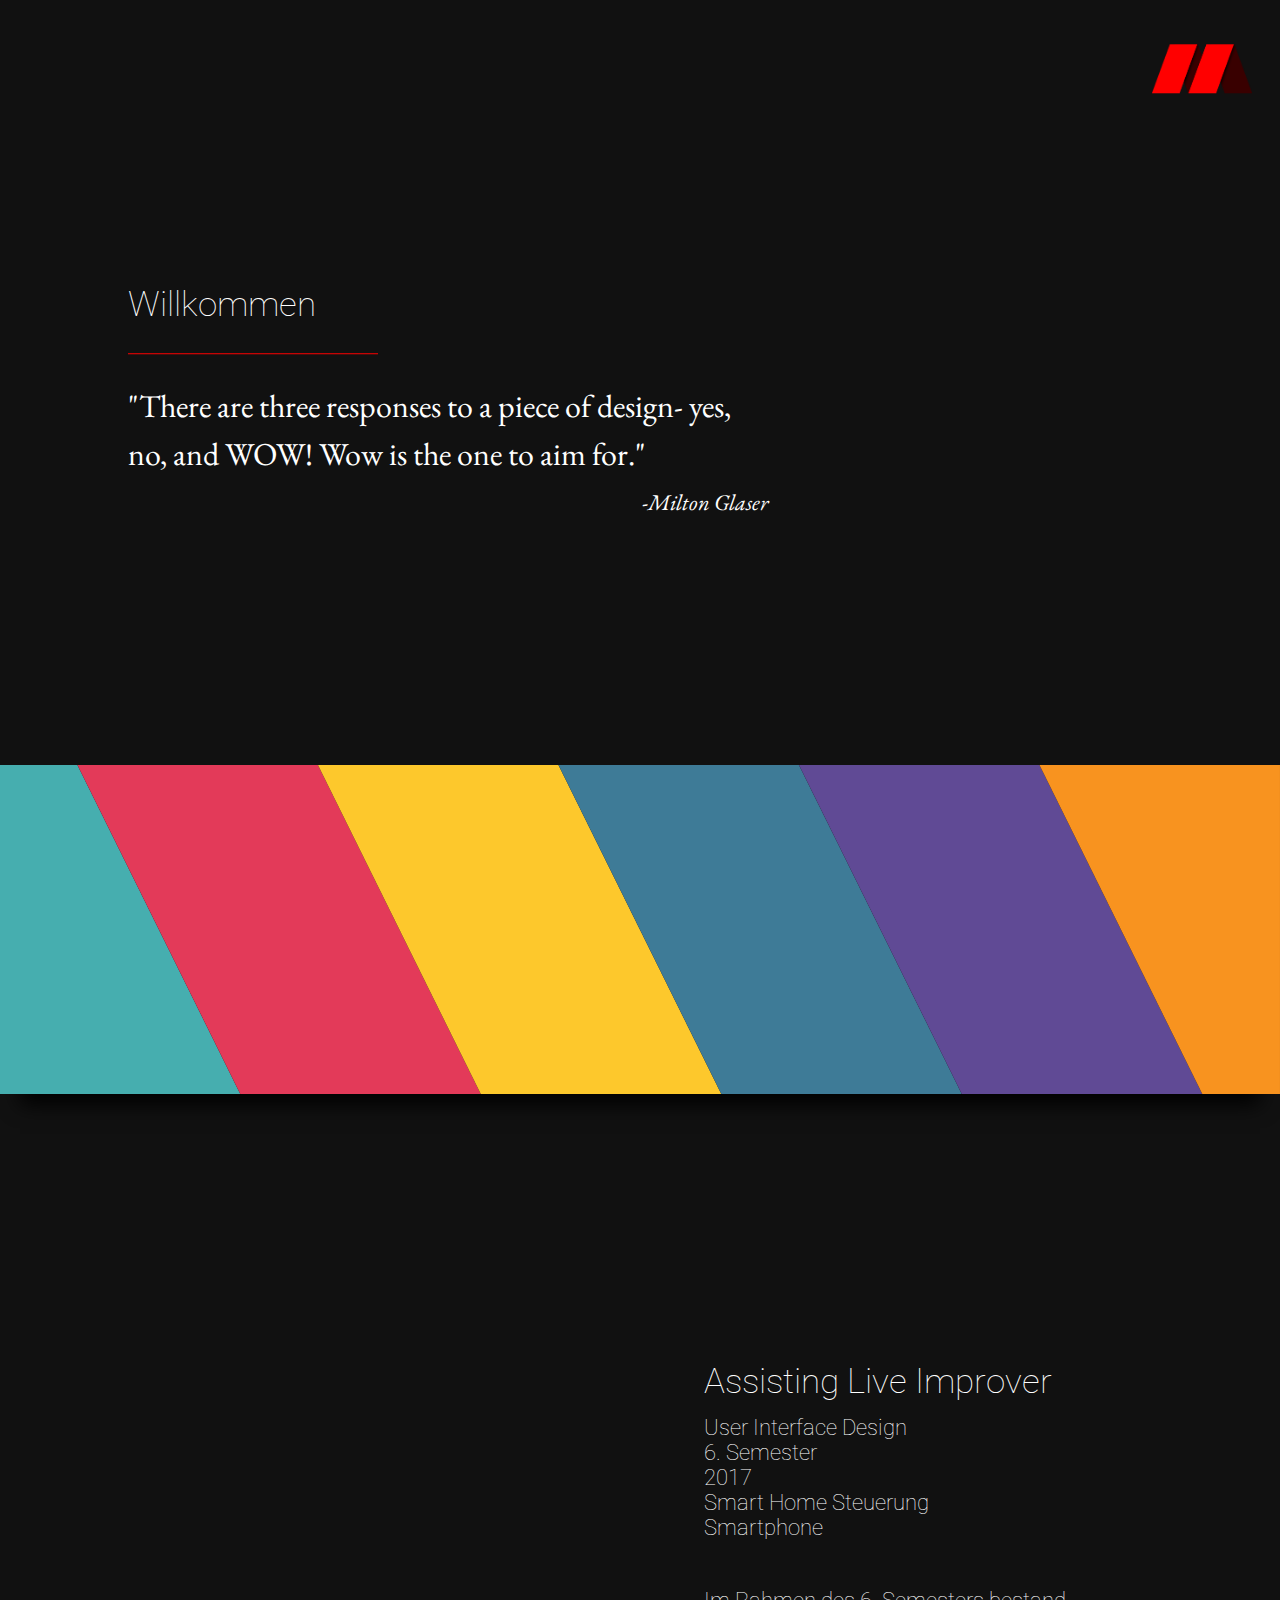
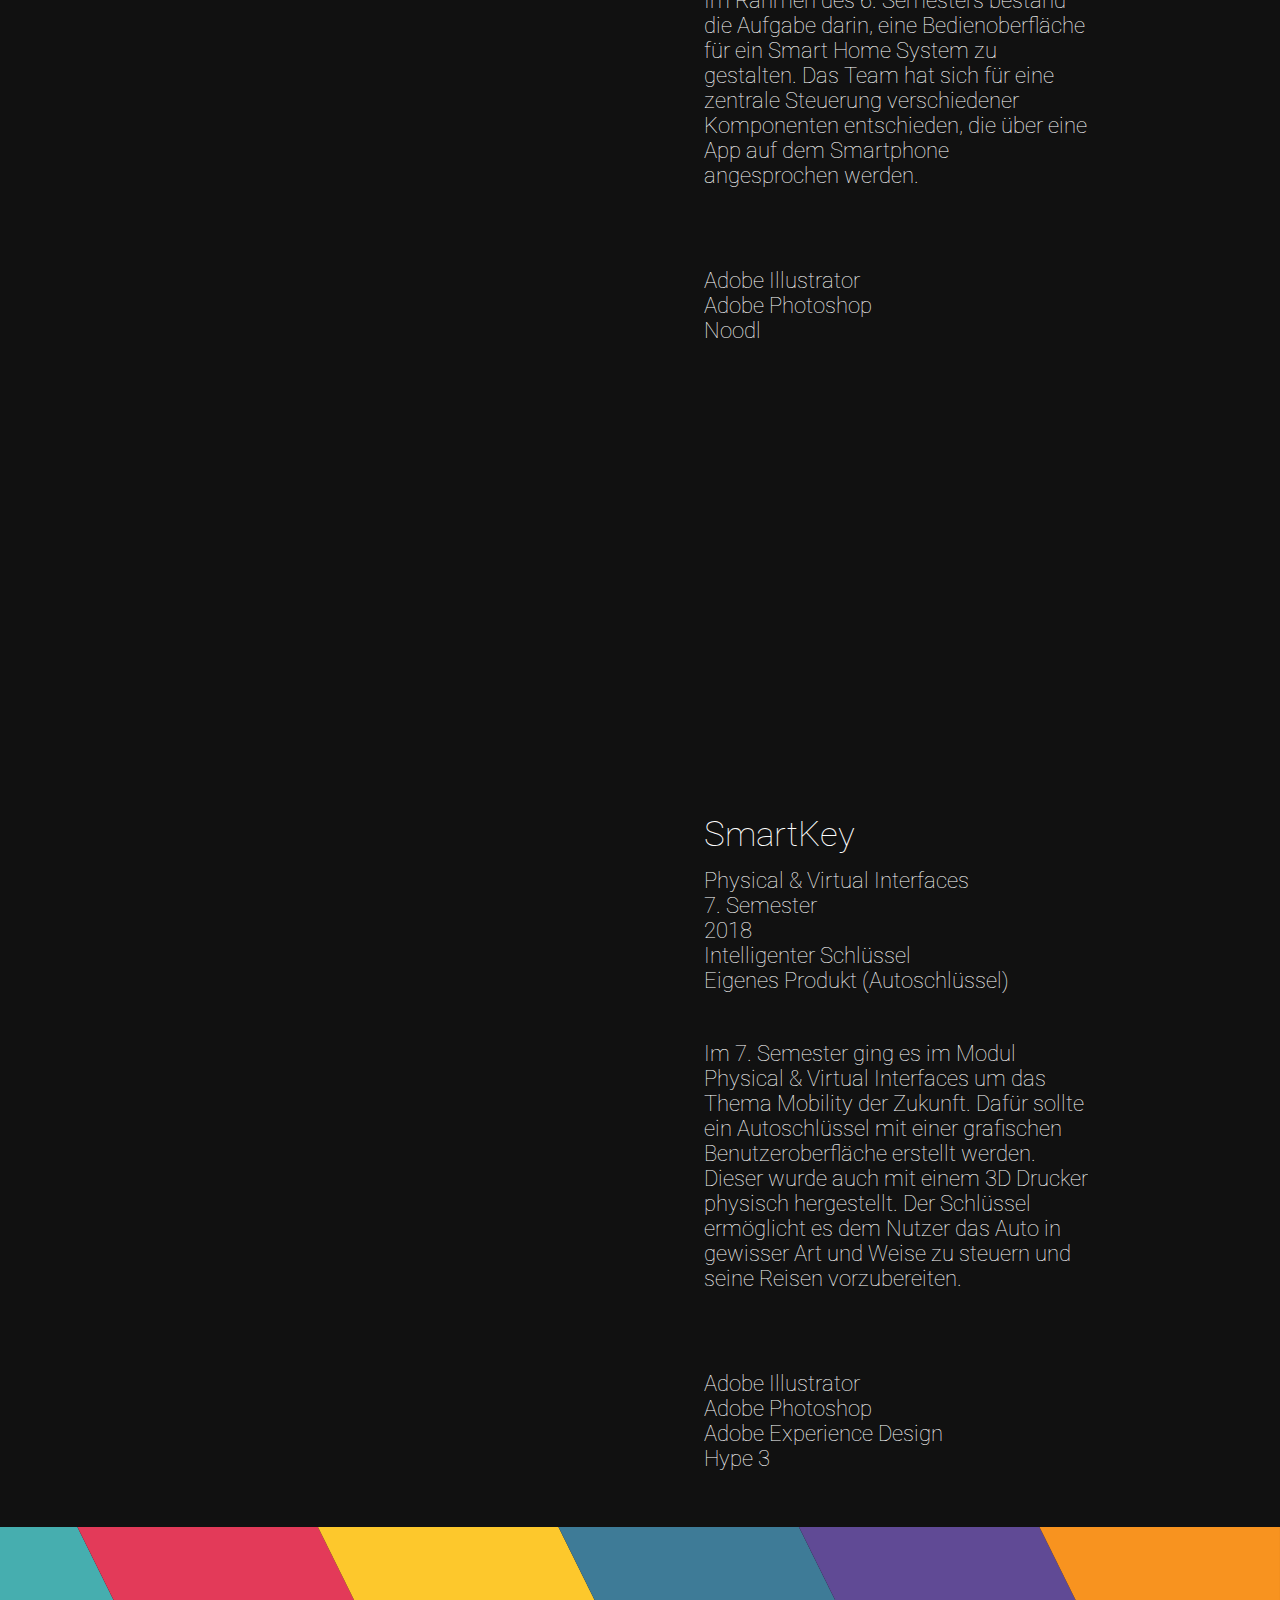
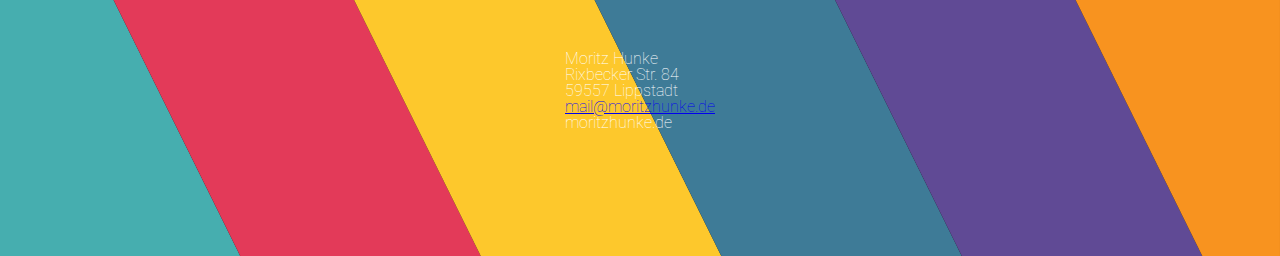
==== commit d8f81e34: "added mail link" ====
--- a/Moritzhunke.de/index.html
+++ b/Moritzhunke.de/index.html
@@ -136,7 +136,7 @@
         </g>
       </svg>
       <div class="contact">
-        <h4>Moritz Hunke <br> Rixbecker Str. 84 <br> 59557 Lippstadt <br> mail@moritzhunke.de <br> moritzhunke.de</h4>
+        <h4> Moritz Hunke <br> Rixbecker Str. 84 <br> 59557 Lippstadt <br> <a href="mailto:mail@moritzhunke.de">mail@moritzhunke.de</a> <br> moritzhunke.de</h4>
       </div>
     </div>
   </div>
--- a/Moritzhunke.de/style.css
+++ b/Moritzhunke.de/style.css
@@ -190,14 +190,14 @@
 .portfolio-wrapper {
   width: 100vw;
   overflow: hidden;
-  margin: 15vh 0 15vh 0;
-  opacity: 0;
+  padding: 20vh 0 20vh 0;
 }
 
 .portfolio-content {
   margin: 0 0 0 15vw;
   width: 40vw;
   float: left;
+  opacity: 0;
 }
 
 .content-wrapper-img {
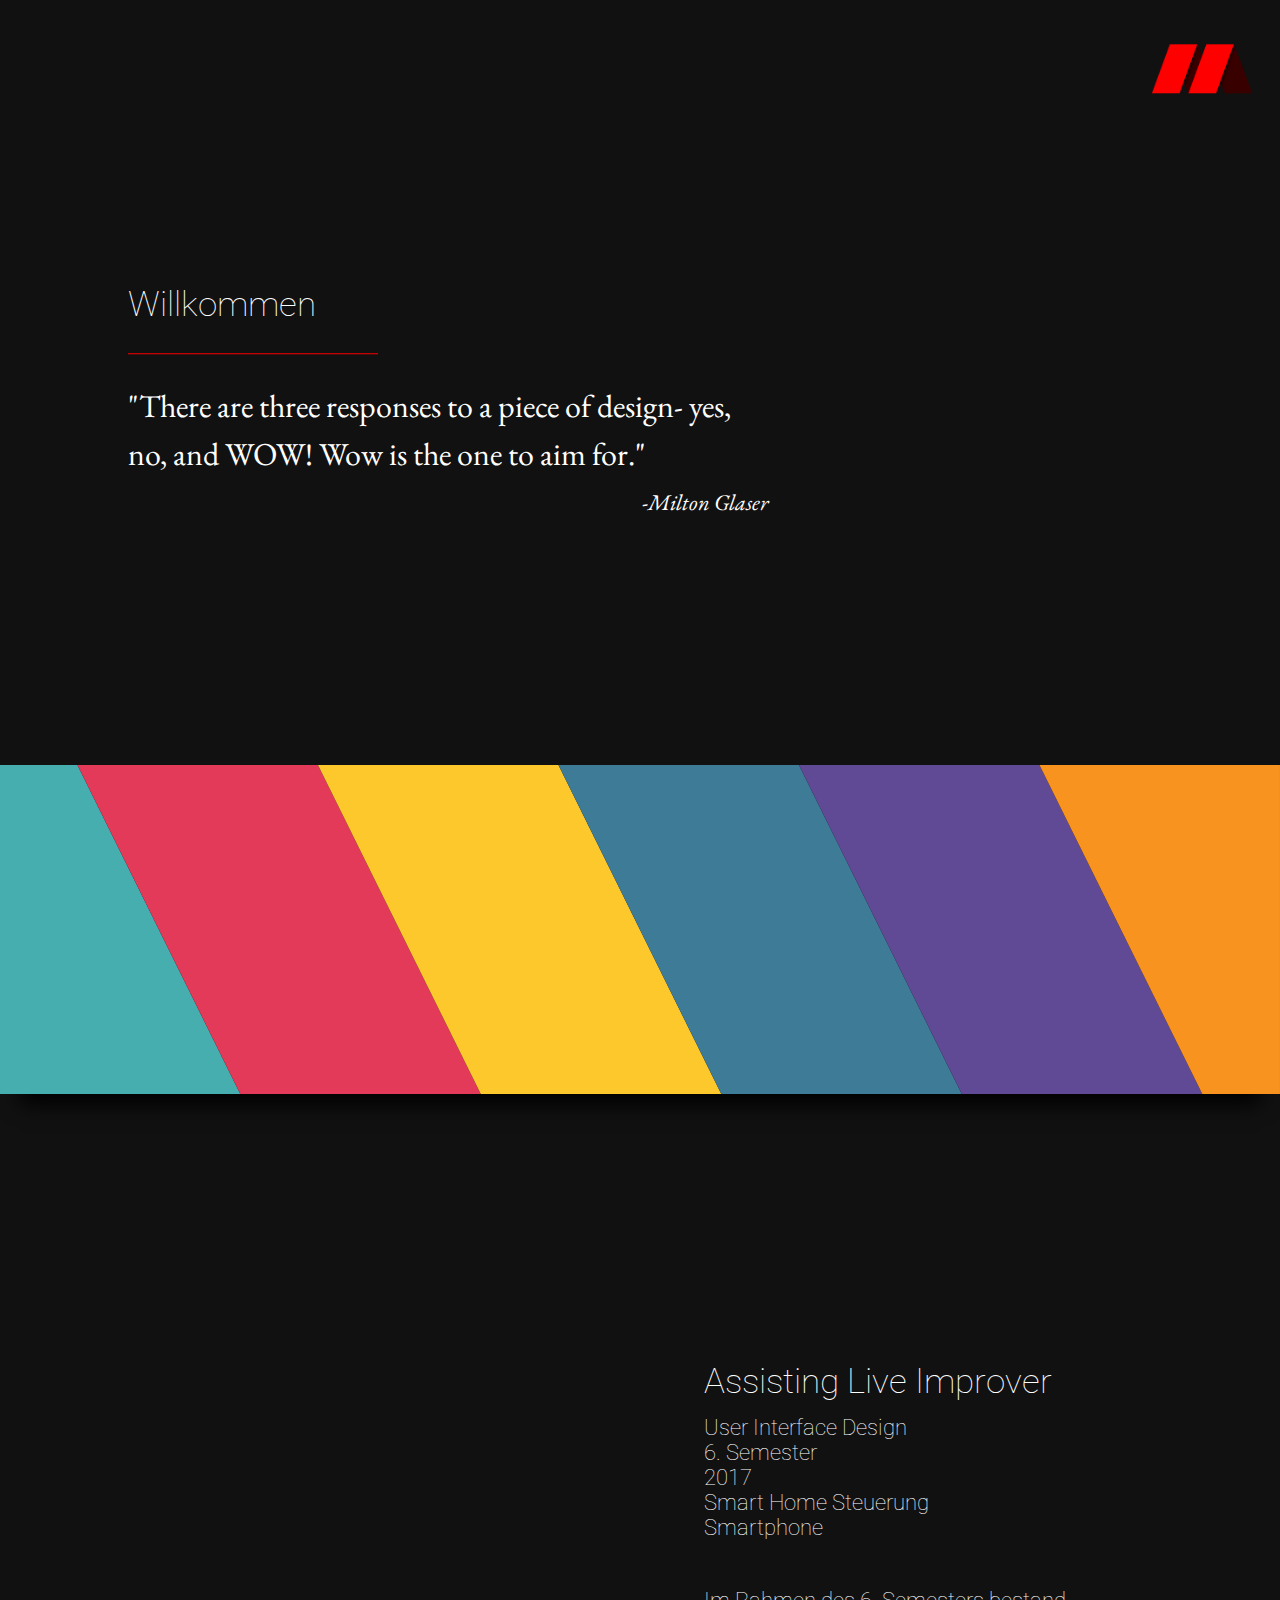
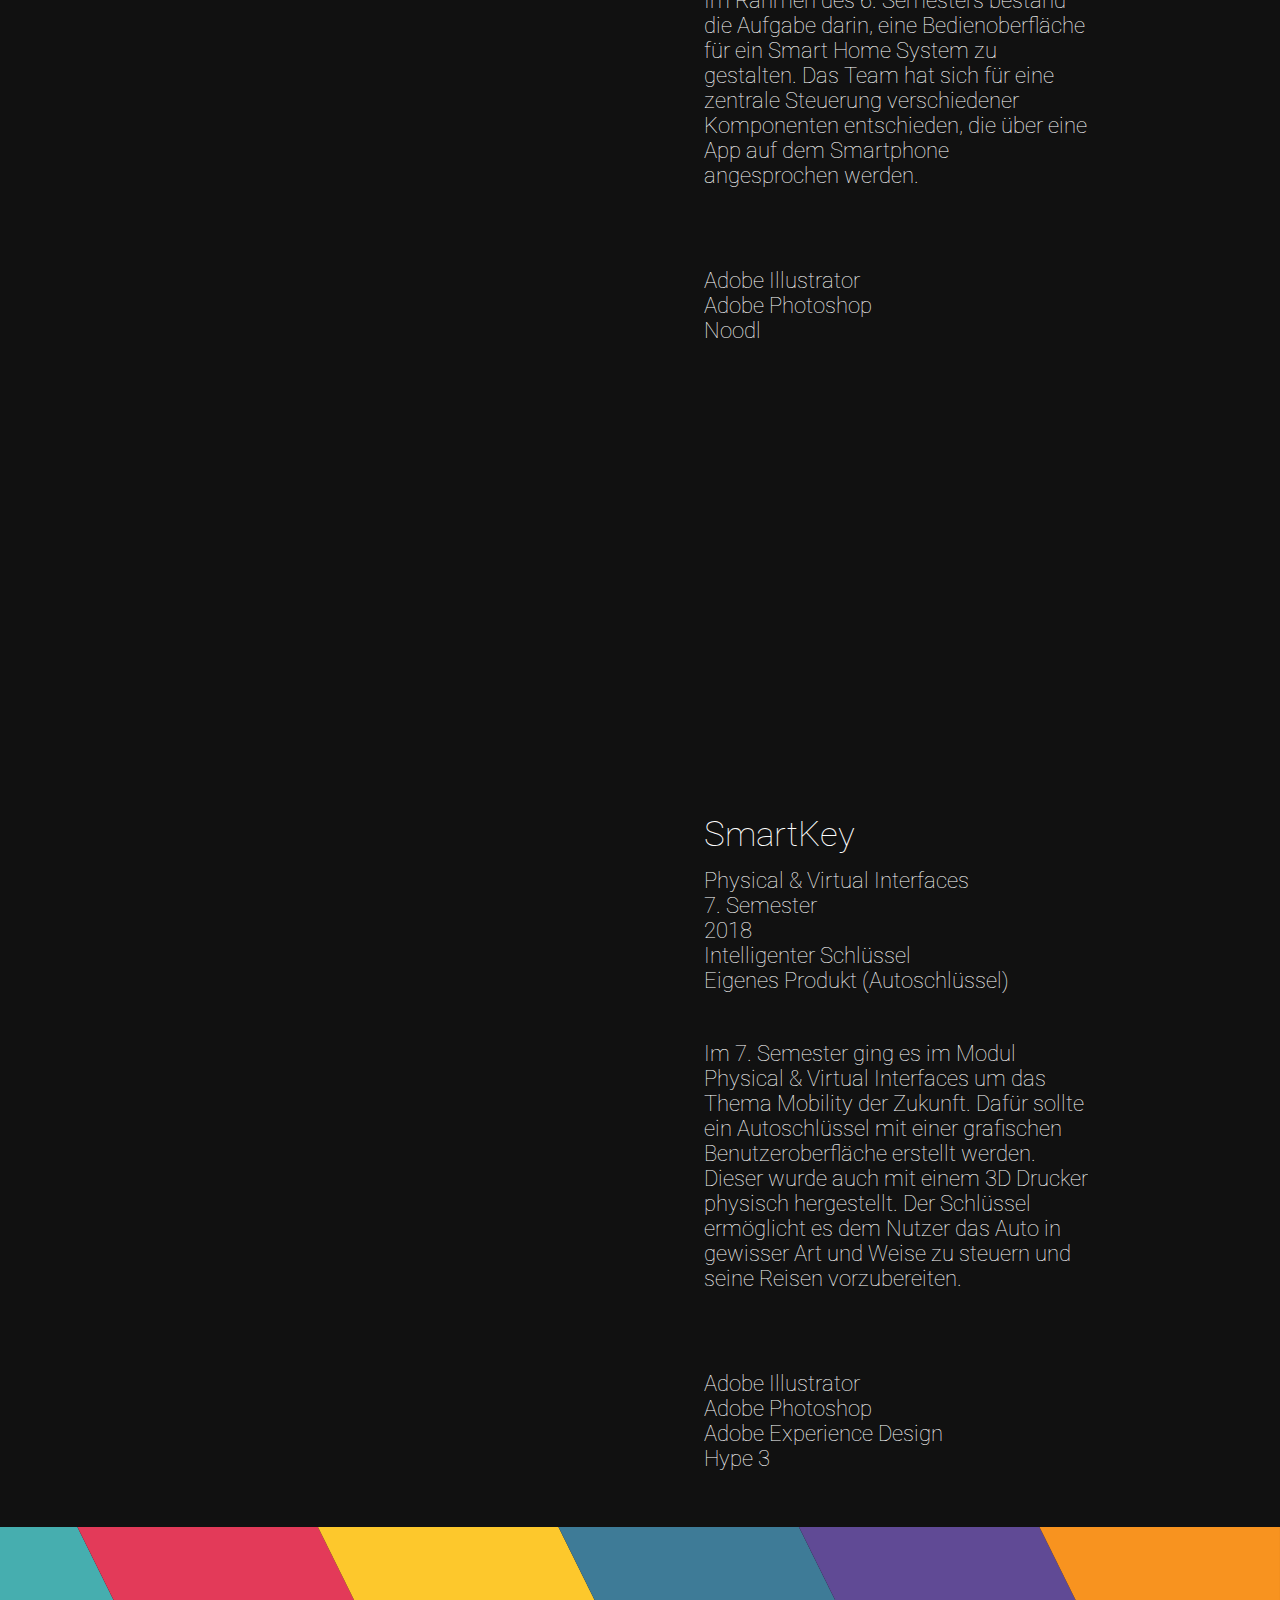
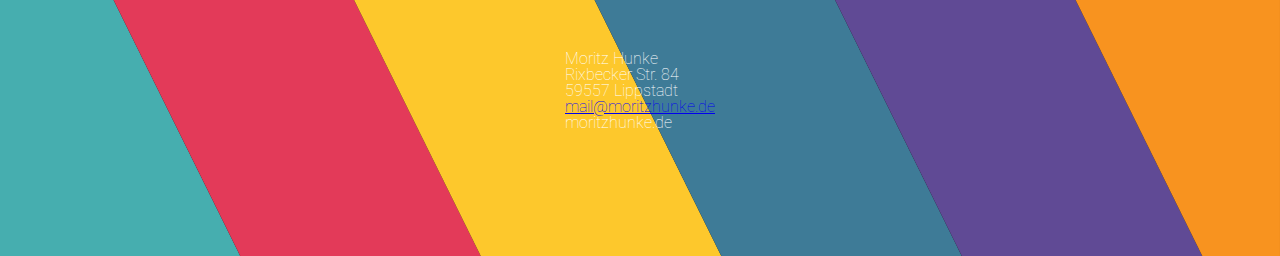
==== commit db4b278d: "beautifyed code" ====
--- a/Moritzhunke.de/index.html
+++ b/Moritzhunke.de/index.html
@@ -144,4 +144,4 @@
 </body>
 
 
-</html>
+</html>--- a/Moritzhunke.de/style.css
+++ b/Moritzhunke.de/style.css
@@ -5,6 +5,7 @@
 /*============================================================
 Css refresh
 =============================================================*/
+
 html, body, div, span, applet, object, iframe, h1, h2, h3, h4, h5, h6, p, blockquote, pre, a, abbr, acronym, address, big, cite, code, del, dfn, em, img, ins, kbd, q, s, samp, small, strike, strong, sub, sup, tt, var, b, u, i, center, dl, dt, dd, ol, ul, li, fieldset, form, label, legend, table, caption, tbody, tfoot, thead, tr, th, td, article, aside, canvas, details, embed, figure, figcaption, footer, header, hgroup, menu, nav, output, ruby, section, summary, time, mark, audio, video {
   margin: 0;
   padding: 0;
@@ -43,6 +44,7 @@
 /*============================================================
 Global
 =============================================================*/
+
 html {
   overflow-x: hidden;
 }
@@ -56,13 +58,12 @@
 /*============================================================
 Header
 =============================================================*/
-.fadeIn{
+
+.fadeIn {
   display: none;
 }
 
-.content-wrapper {
-
-}
+.content-wrapper {}
 
 .hero {}
 
@@ -100,8 +101,8 @@
 }
 
 .backgroundLogo:hover {
-  background: rgb(43,43,43);
-  background: radial-gradient(circle, rgba(43,43,43,1) 38%, rgba(17,17,17,0.9556022237996761) 64%);
+  background: rgb(43, 43, 43);
+  background: radial-gradient(circle, rgba(43, 43, 43, 1) 38%, rgba(17, 17, 17, 0.9556022237996761) 64%);
 }
 
 .header {
@@ -152,8 +153,7 @@
   color: white;
   font-size: 0.7em;
   font-style: italic;
-	float: right;
-
+  float: right;
 }
 
 h3 {
@@ -165,11 +165,11 @@
 }
 
 h4 {
-	font-family: 'Roboto', sans-serif;
-	color: white;
-	font-weight: 100;
-	font-size: 1.5625;
-	line-height: 1rem;
+  font-family: 'Roboto', sans-serif;
+  color: white;
+  font-weight: 100;
+  font-size: 1.5625;
+  line-height: 1rem;
 }
 
 svg {
@@ -220,23 +220,26 @@
 /*============================================================
 Footer
 =============================================================*/
+
 .footer {
-	position: relative;
-	display: flex;
-	justify-content: center;
-	align-items: center;
-}
-.footer svg{
-	position: absolute;
-	z-index: -1;
-}
+  position: relative;
+  display: flex;
+  justify-content: center;
+  align-items: center;
+}
+
+.footer svg {
+  position: absolute;
+  z-index: -1;
+}
+
 /*============================================================
 Media Screens
 =============================================================*/
 
 @media (min-width:1025px) {
-/* big landscape tablets, laptops, and desktops */
-  body{
+  /* big landscape tablets, laptops, and desktops */
+  body {
     font-size: 16px;
     line-height: 1;
   }
@@ -249,8 +252,8 @@
 }
 
 @media (max-width:1025px) {
-/*tablet, landscape iPad, lo-res laptops ands desktops */
-  body{
+  /*tablet, landscape iPad, lo-res laptops ands desktops */
+  body {
     font-size: 14px;
     line-height: 1;
   }
@@ -263,69 +266,58 @@
 }
 
 @media (max-width:961px) {
-/* portrait tablets, portrait iPad, landscape e-readers, landscape 800x480 or 854x480 phones */
-  body{
+  /* portrait tablets, portrait iPad, landscape e-readers, landscape 800x480 or 854x480 phones */
+  body {
     font-size: 12px;
     line-height: 12px;
   }
-
   hr {
     width: 200px;
   }
-
   h2 {
     font-family: 'EB Garamond', serif;
     color: white;
     font-size: 2em;
     line-height: 2rem;
   }
-
   .text-wrapper {
     width: 70vw;
   }
-
-
   .portfolio-wrapper {
     width: 100vw;
     overflow: hidden;
   }
-
   .portfolio-content {
     width: 100%;
     margin: 0 0 0 0;
   }
-
   .content-wrapper-img {
     width: 100%;
     display: flex;
     justify-content: center;
     align-items: center;
   }
-
   .smartkey {
     width: 400px;
   }
-
   .content-wrapper-img iframe {
     width: 100%;
     height: 600px;
   }
-
   .portfolio-text {
     width: 100%;
     overflow: hidden;
     text-align: center;
     padding: 10vh 0 0 0;
   }
-
   .portfolio-text h3 {
     padding: 0 20vw 0 20vw;
   }
 }
 
 @media (max-width:640px) {
-/* portrait e-readers (Nook/Kindle), smaller tablets @ 600 or @ 640 wide. */
-  body{
+  /* portrait e-readers (Nook/Kindle), smaller tablets @ 600 or @ 640 wide. */
+  body {
     font-size: 12px;
     line-height: 10px;
   }
@@ -340,53 +332,44 @@
     margin-right: -50%;
     transform: translate(-50%, -50%)
   }
-
   .text-wrapper {
     width: 80vw;
   }
-
-
   .portfolio-wrapper {
     width: 100vw;
     overflow: hidden;
   }
-
   .portfolio-content {
     width: 100%;
     margin: 0 0 0 0;
   }
-
   .content-wrapper-img {
     width: 100%;
     display: flex;
     justify-content: center;
     align-items: center;
   }
-
   .smartkey {
     width: 400px;
   }
-
   .content-wrapper-img iframe {
     width: 100%;
     height: 600px;
   }
-
   .portfolio-text {
     width: 100%;
     overflow: hidden;
     text-align: center;
     padding: 10vh 0 0 0;
   }
-
   .portfolio-text h3 {
     padding: 0 20vw 0 20vw;
   }
 }
 
 @media only screen and (max-width:639px) {
-/* smartphones, iPhone, portrait 480x320 phones */
-  body{
+  /* smartphones, iPhone, portrait 480x320 phones */
+  body {
     font-size: 8px;
   }
   hr {
@@ -407,47 +390,38 @@
     margin-right: -50%;
     transform: translate(-50%, -50%)
   }
-
   .text-wrapper {
     width: 80vw;
     margin: 0 0 0 5vw;
   }
-
-
   .portfolio-wrapper {
     width: 100vw;
     overflow: hidden;
   }
-
   .portfolio-content {
     width: 100%;
     margin: 0 0 0 0;
   }
-
   .content-wrapper-img {
     width: 100%;
     display: flex;
     justify-content: center;
     align-items: center;
   }
-
   .smartkey {
     width: 400px;
   }
-
   .content-wrapper-img iframe {
     width: 100%;
     height: 600px;
   }
-
   .portfolio-text {
     width: 100%;
     overflow: hidden;
     text-align: center;
     padding: 10vh 0 0 0;
   }
-
   .portfolio-text h3 {
     padding: 0 20vw 0 20vw;
   }
-}
+}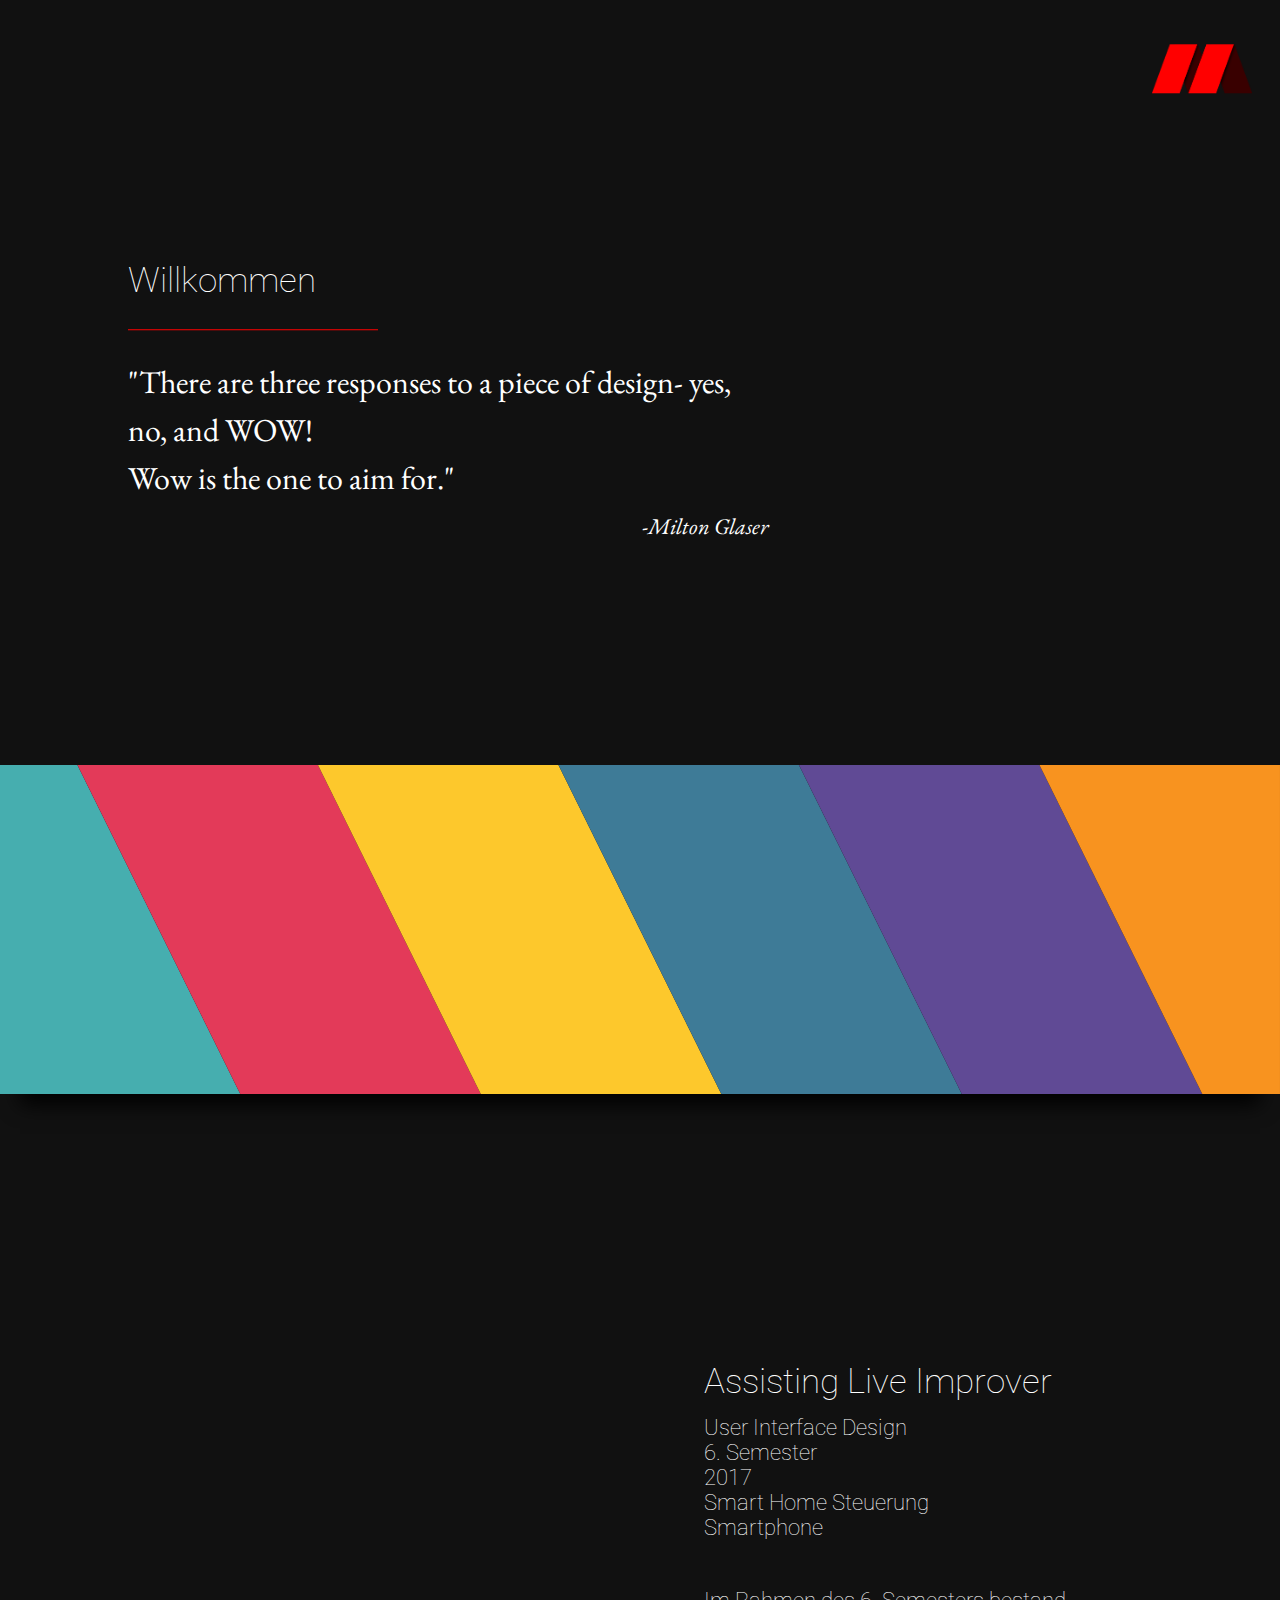
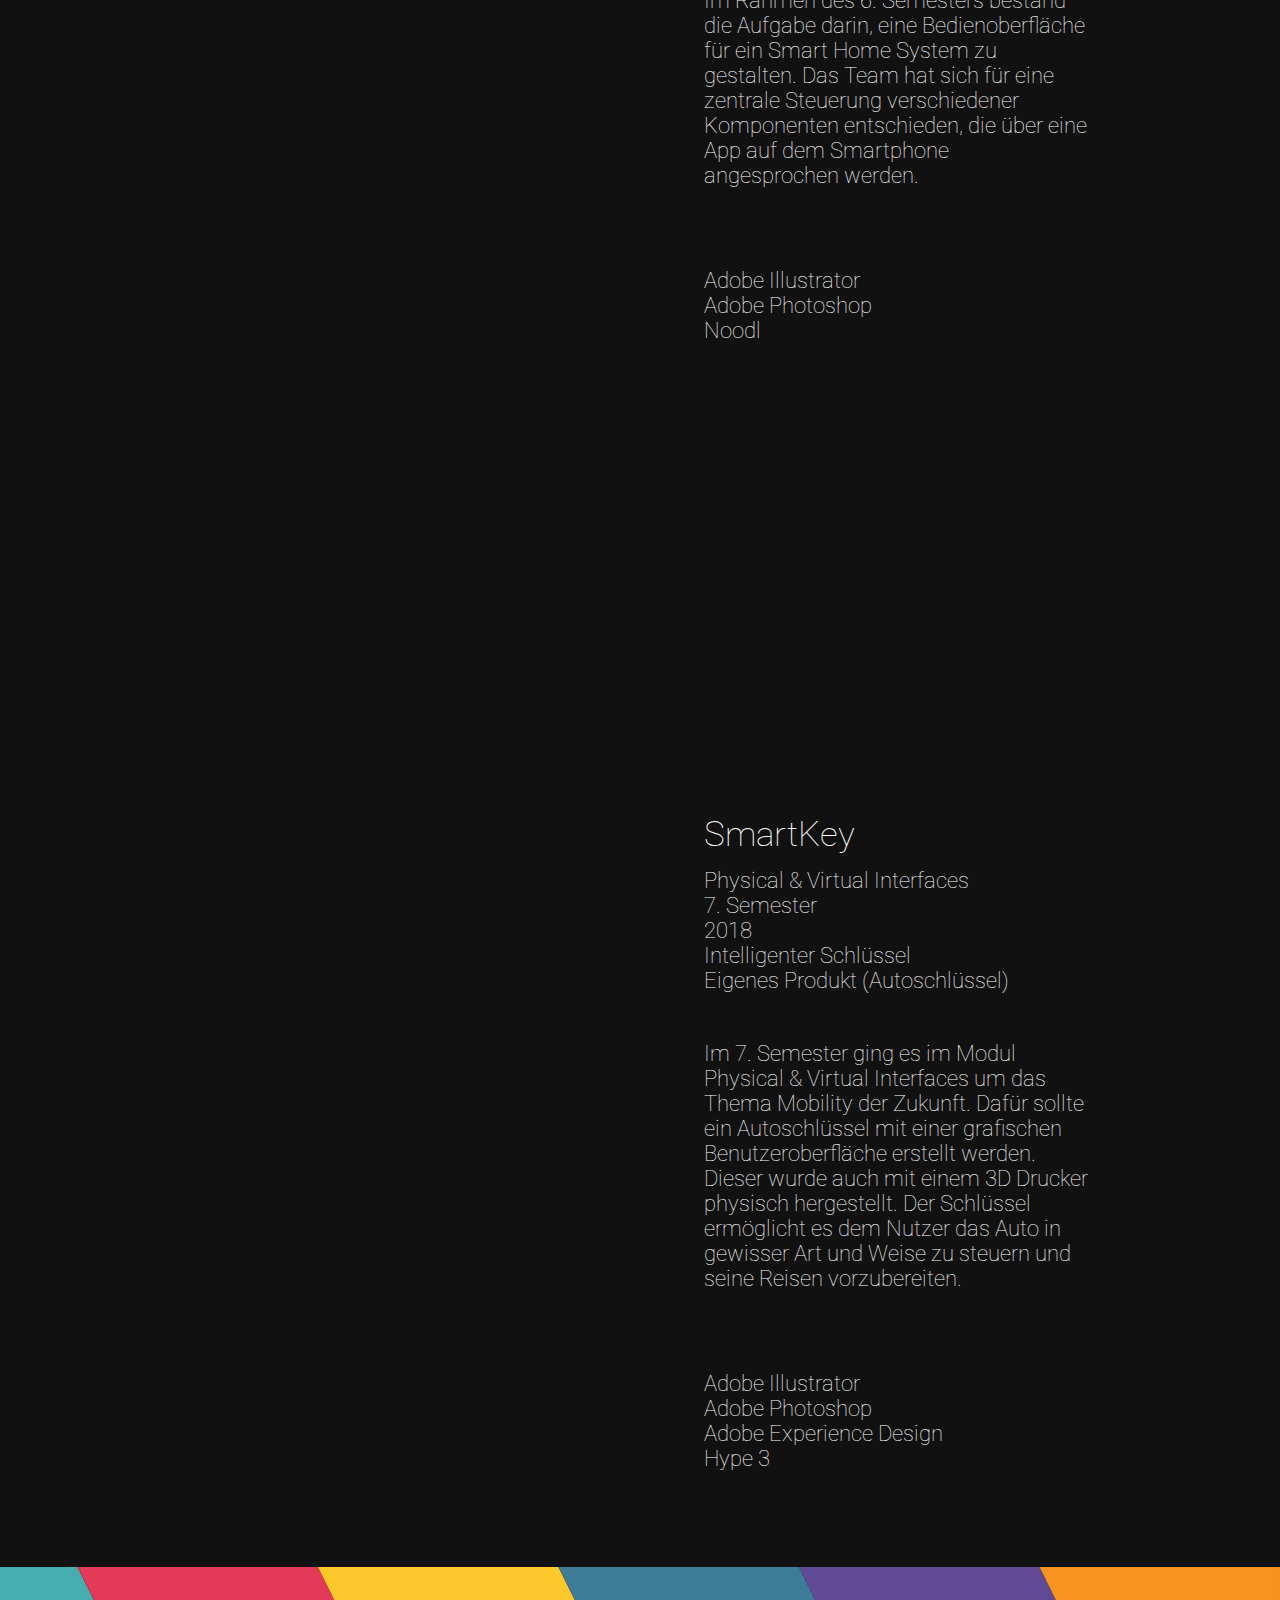
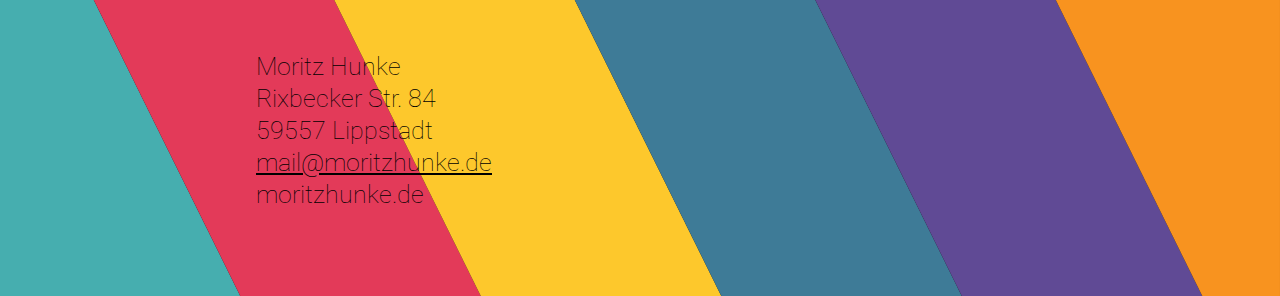
==== commit 434c66e5: "fixes Animation" ====
--- a/Moritzhunke.de/index.html
+++ b/Moritzhunke.de/index.html
@@ -27,7 +27,7 @@
           <h1>Willkommen</h1>
           <hr>
           <div class="quote fadeIn">
-            <h2>"There are three responses to a piece of design- yes, no, and WOW! Wow is the one to aim for."<br><p>-Milton Glaser</p></h2>
+            <h2>"There are three responses to a piece of design- yes, no, and WOW! <br> Wow is the one to aim for."<br><p>-Milton Glaser</p></h2>
           </div>
         </div>
       </div>
@@ -144,4 +144,4 @@
 </body>
 
 
-</html>+</html>
--- a/Moritzhunke.de/style.css
+++ b/Moritzhunke.de/style.css
@@ -166,12 +166,19 @@
 
 h4 {
   font-family: 'Roboto', sans-serif;
-  color: white;
+  color: black;
   font-weight: 100;
-  font-size: 1.5625;
-  line-height: 1rem;
-}
-
+  font-size: 1.5625em;
+  line-height: 2rem;
+  margin-left: -30vw;
+}
+
+a:visited,a:link,a:active,a{
+color: currentcolor;
+text-decoration: none;
+text-decoration: underline;
+
+}
 svg {
   vertical-align: top;
   box-shadow: 0 30px 20px -20px black;
@@ -202,13 +209,14 @@
 
 .content-wrapper-img {
   margin: 0 auto;
-  width: 80%;
+  width: 380px;
   padding: 10vh 0 0 0;
 }
 
 .content-wrapper-img iframe {
   width: 100%;
   height: 600px;
+  overflow-x:hidden;
 }
 
 .portfolio-text {
@@ -263,6 +271,13 @@
   .text-wrapper {
     width: 50vw;
   }
+  h4 {
+    font-family: 'Roboto', sans-serif;
+    color: black;
+    font-weight: 200;
+    font-size: 2em;
+    line-height: 1.5rem;
+  }
 }
 
 @media (max-width:961px) {
@@ -280,6 +295,13 @@
     font-size: 2em;
     line-height: 2rem;
   }
+  h4 {
+    font-family: 'Roboto', sans-serif;
+    color: black;
+    font-weight: 200;
+    font-size: 1.5em;
+    line-height: 1.5rem;
+  }
   .text-wrapper {
     width: 70vw;
   }
@@ -323,6 +345,13 @@
   }
   hr {
     width: 175px;
+  }
+  h4 {
+    font-family: 'Roboto', sans-serif;
+    color: black;
+    font-weight: 200;
+    font-size: 1.5em;
+    line-height: 1rem;
   }
   .logo img {
     width: 75px;
@@ -382,6 +411,13 @@
     line-height: 1.5rem;
     display: inline-block;
   }
+  h4 {
+    font-family: 'Roboto', sans-serif;
+    color: black;
+    font-weight: 200;
+    font-size: 1.5em;
+    line-height: 0.8rem;
+  }
   .logo img {
     width: 50px;
     position: absolute;
@@ -424,4 +460,4 @@
   .portfolio-text h3 {
     padding: 0 20vw 0 20vw;
   }
-}+}
